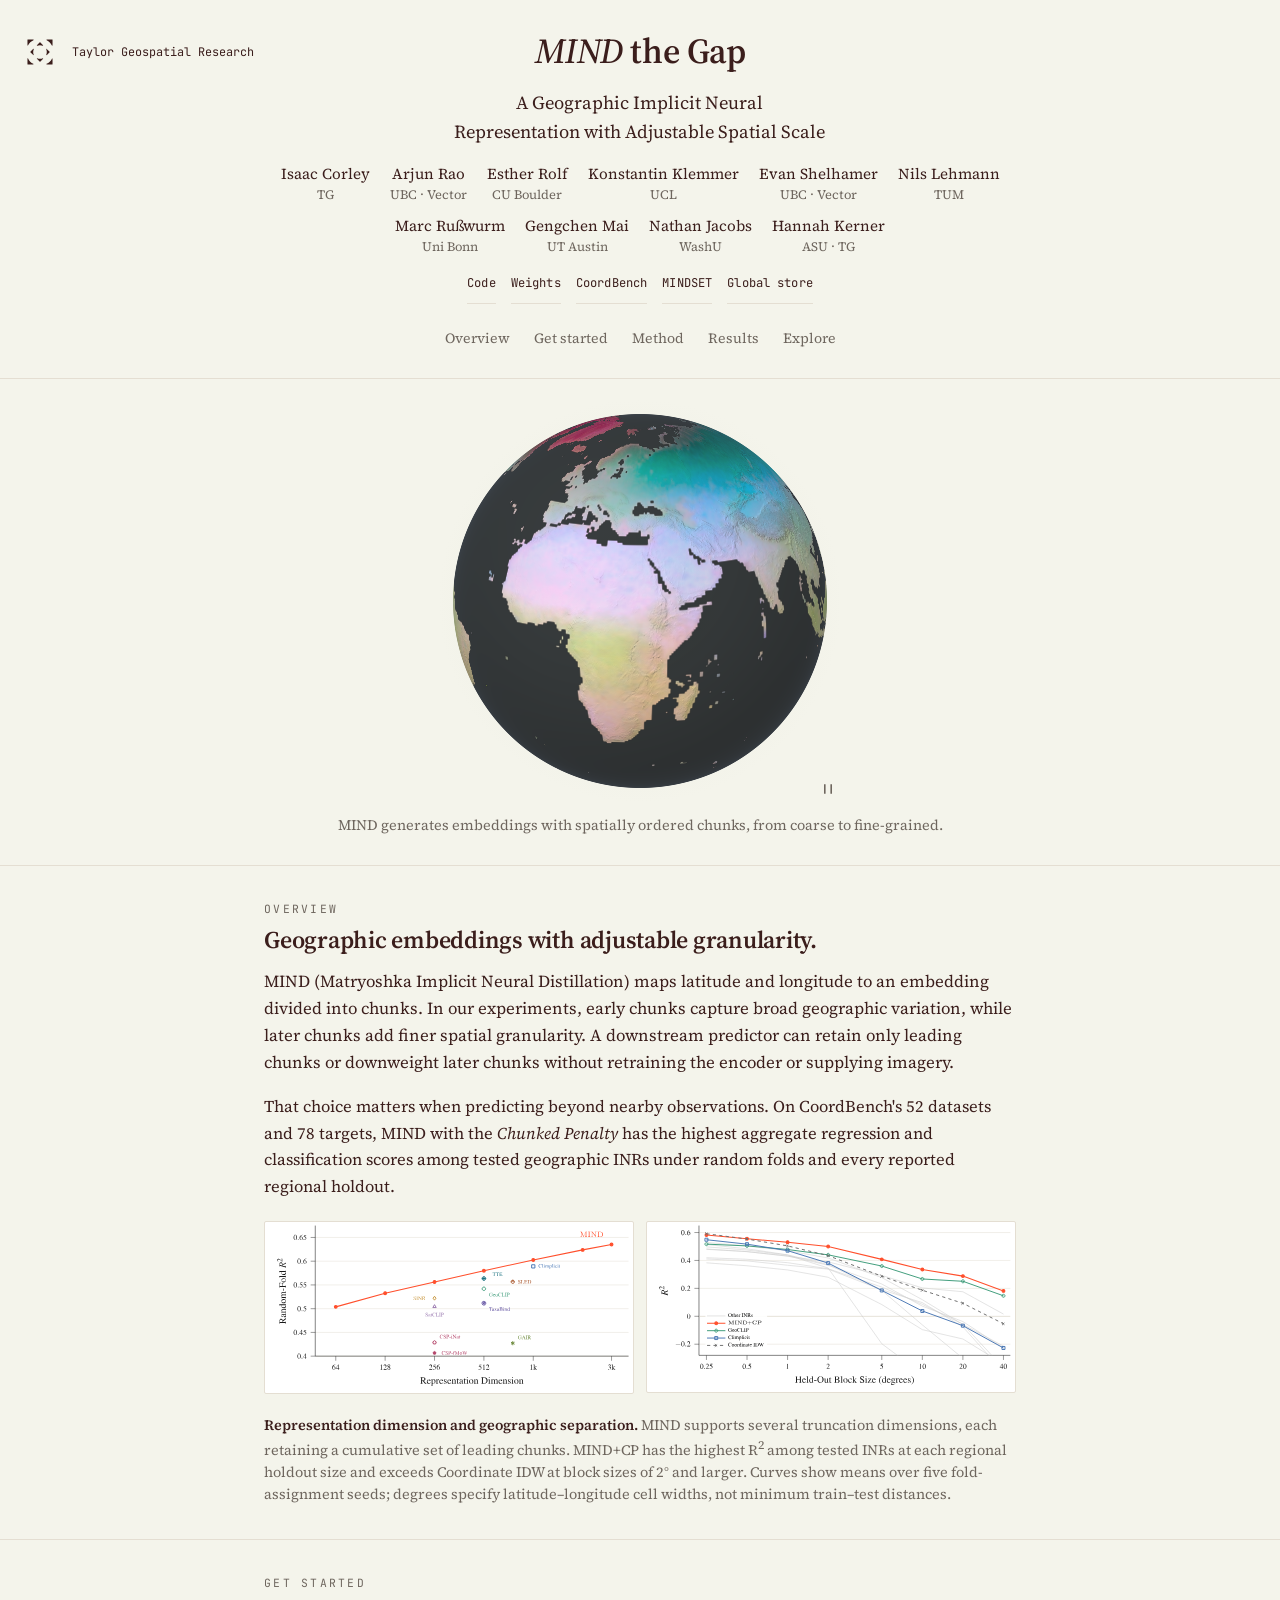
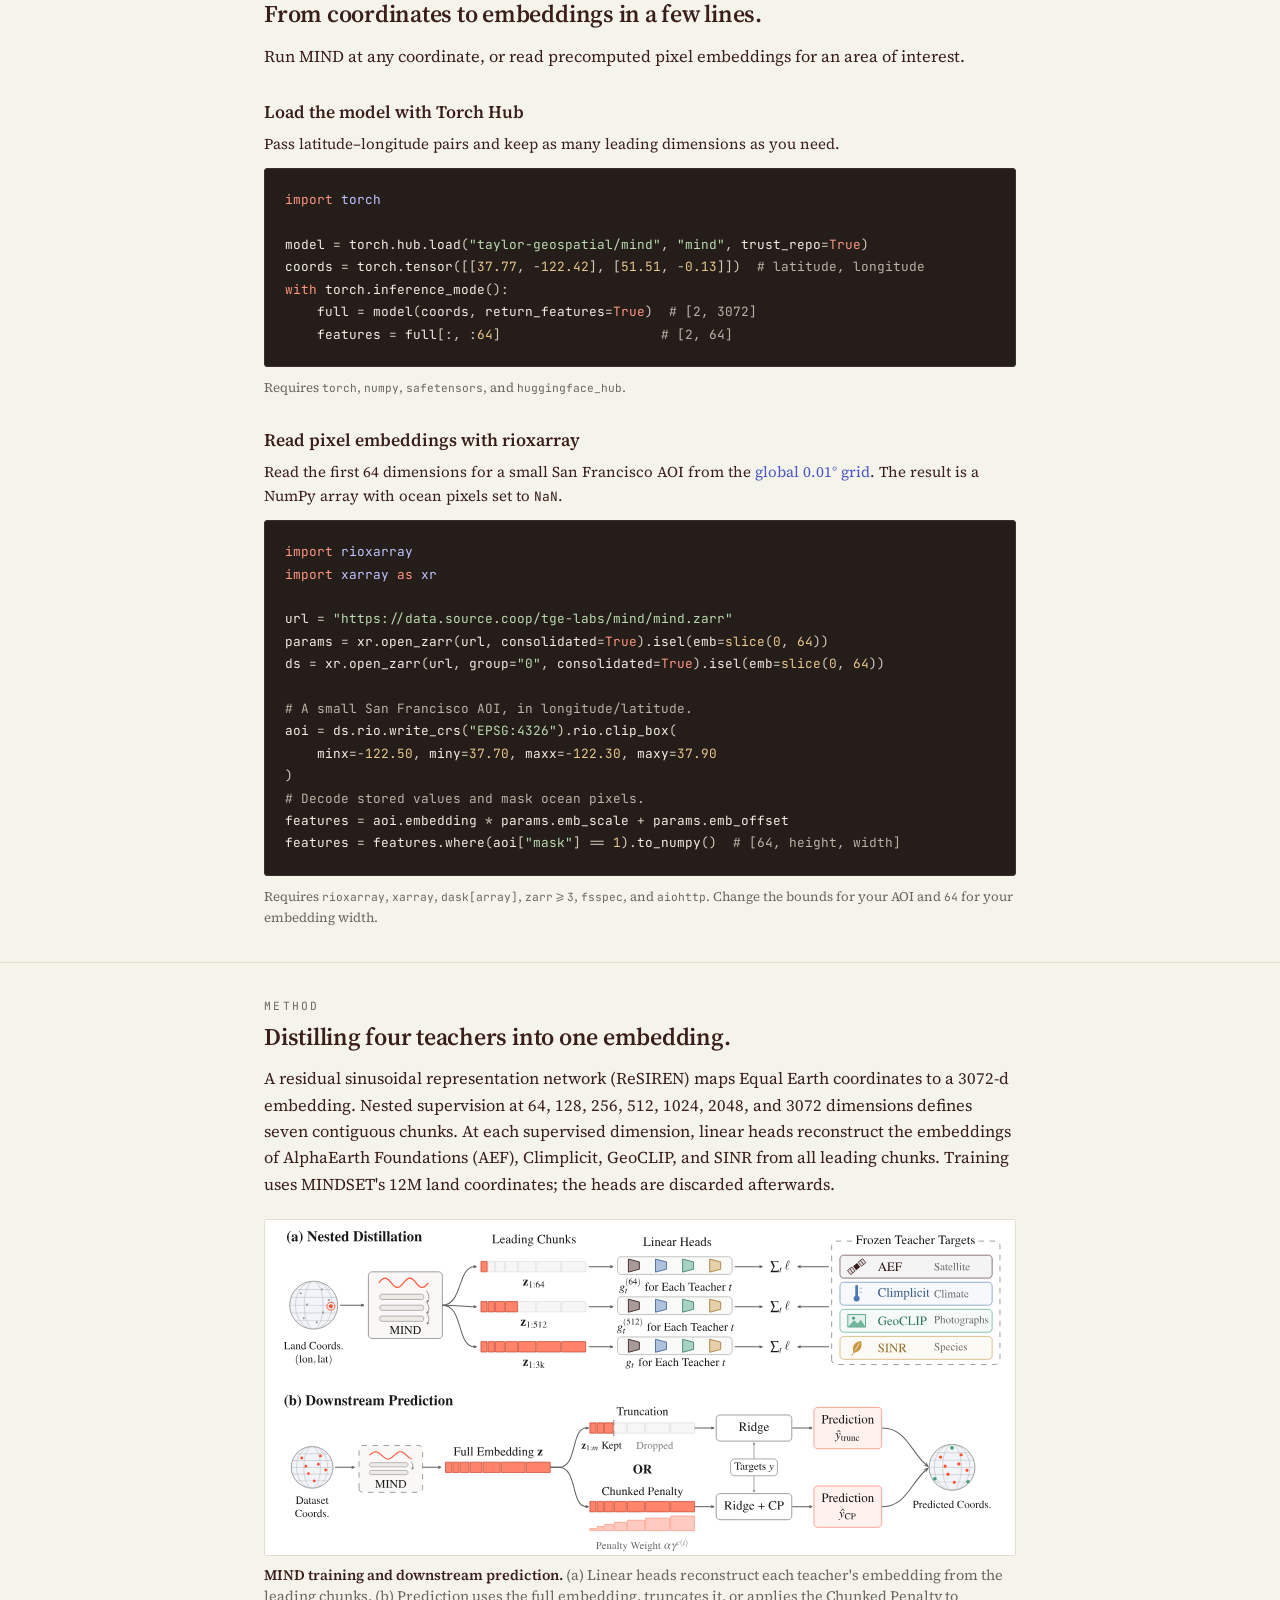
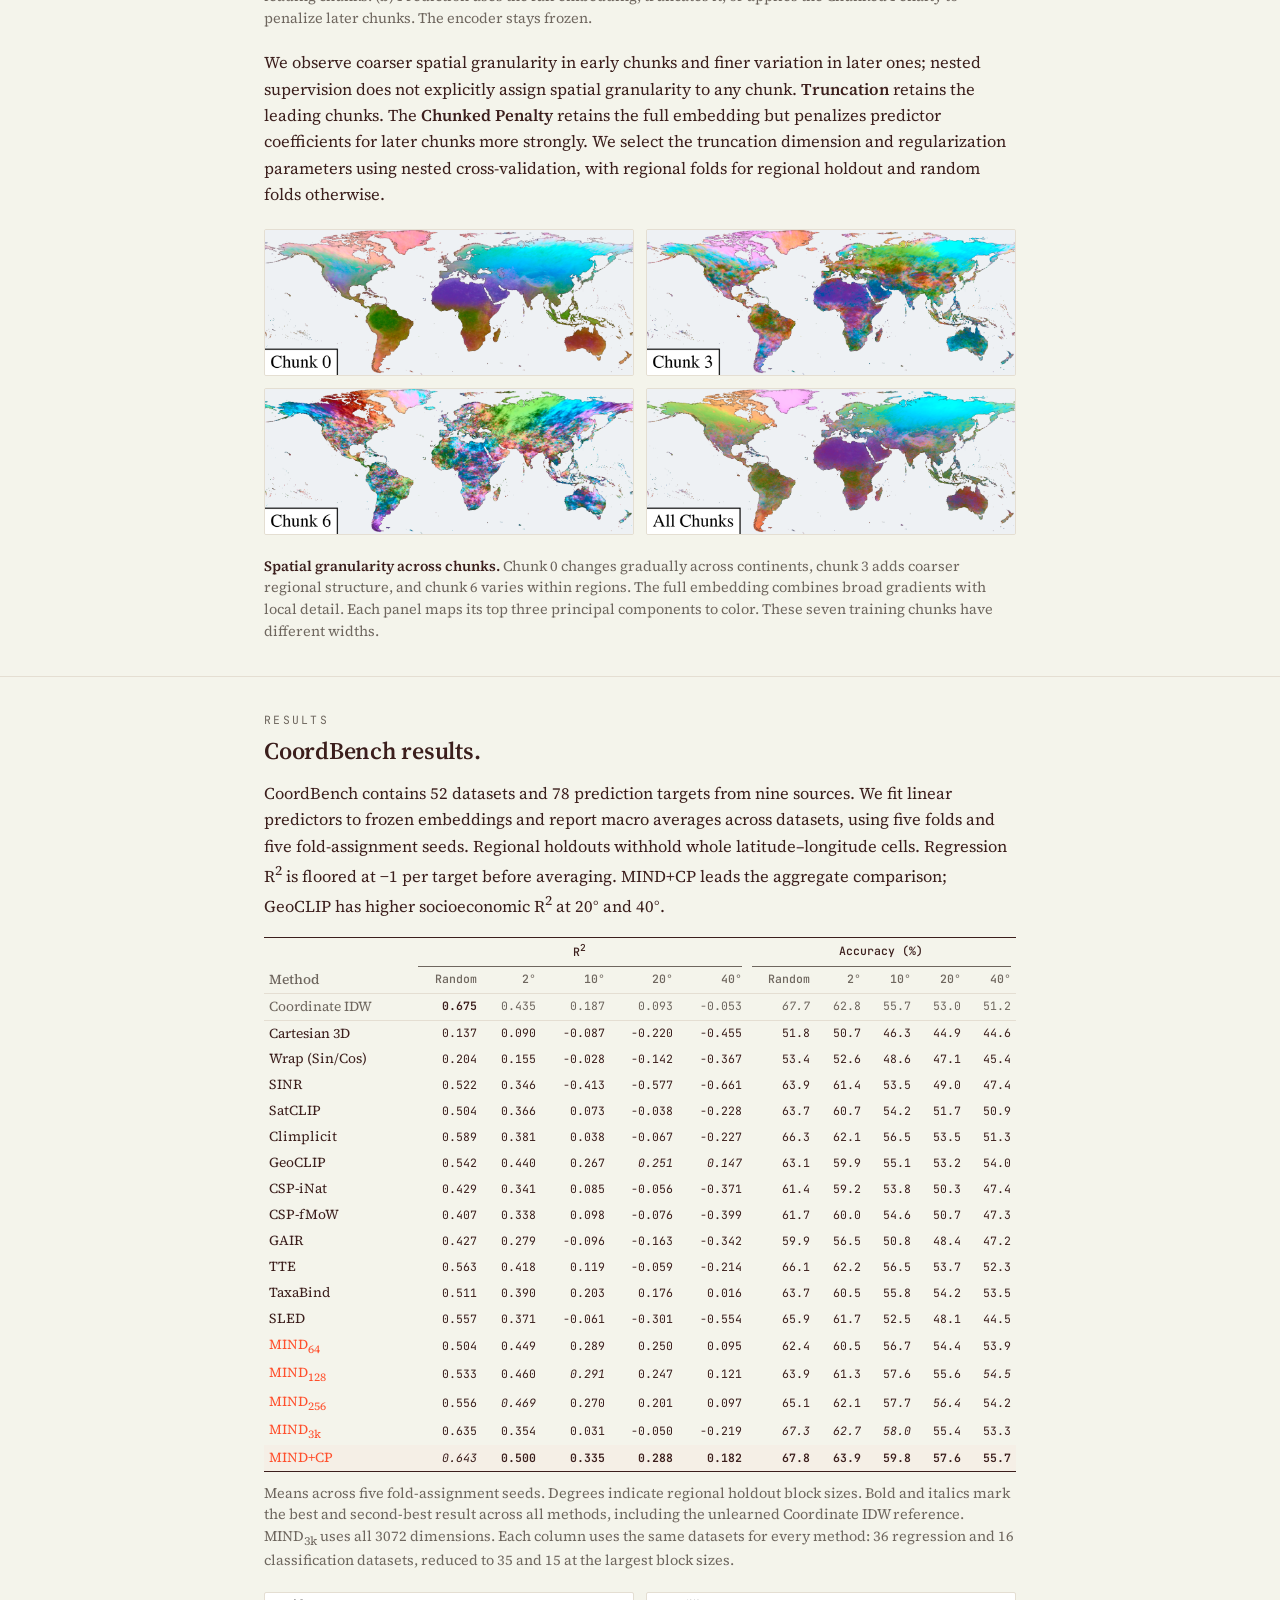
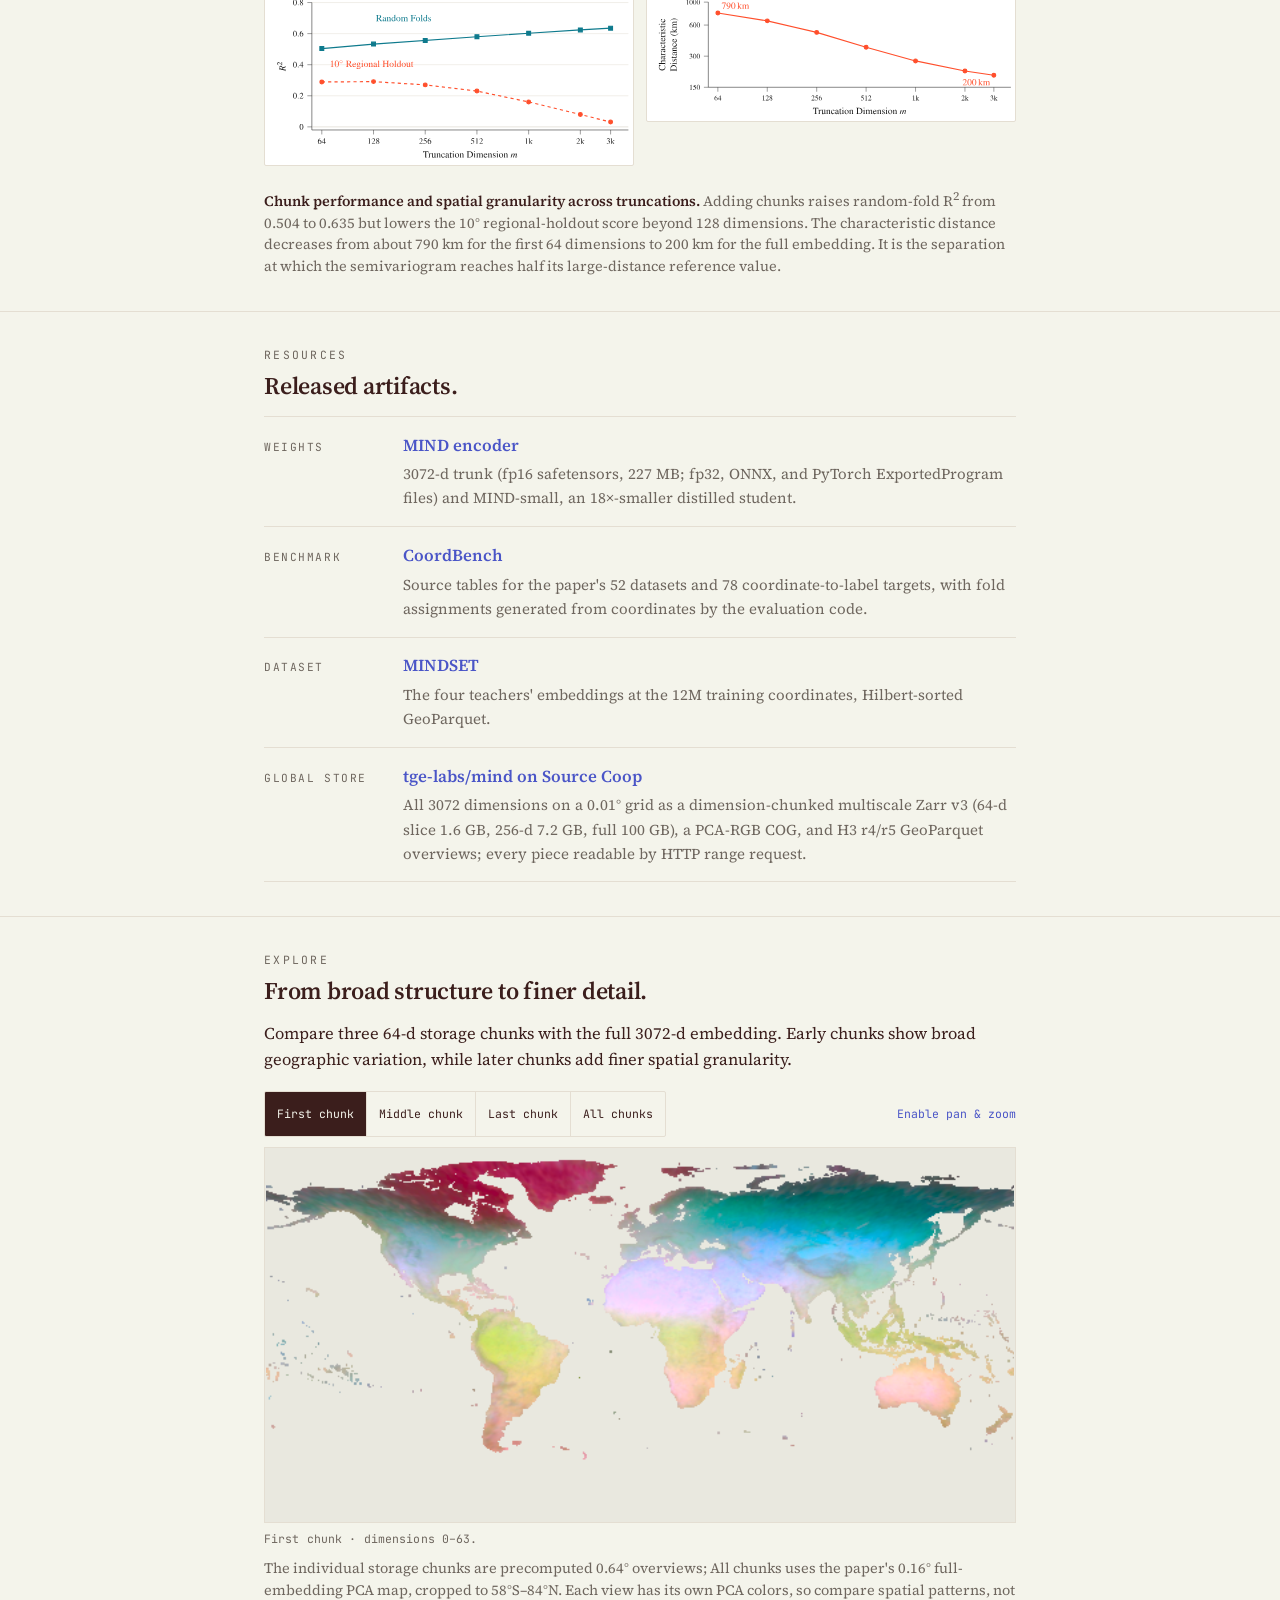
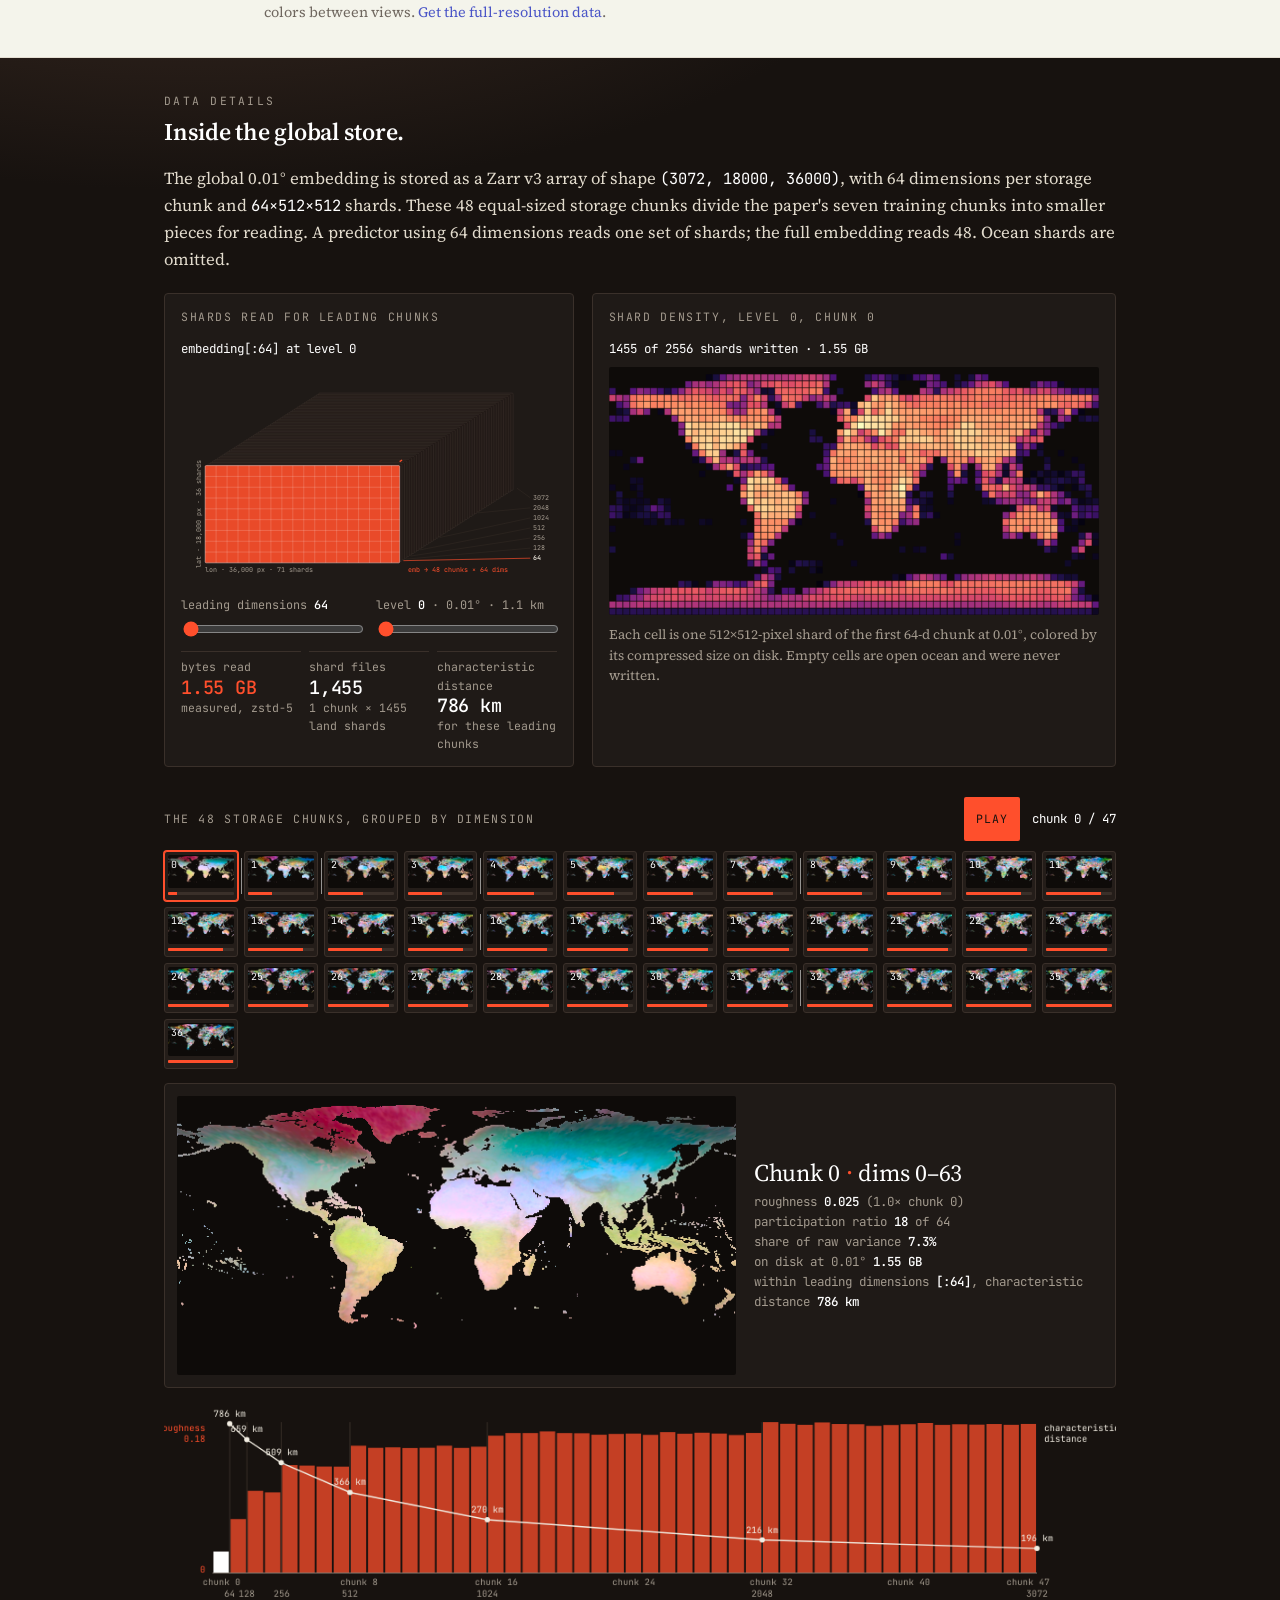
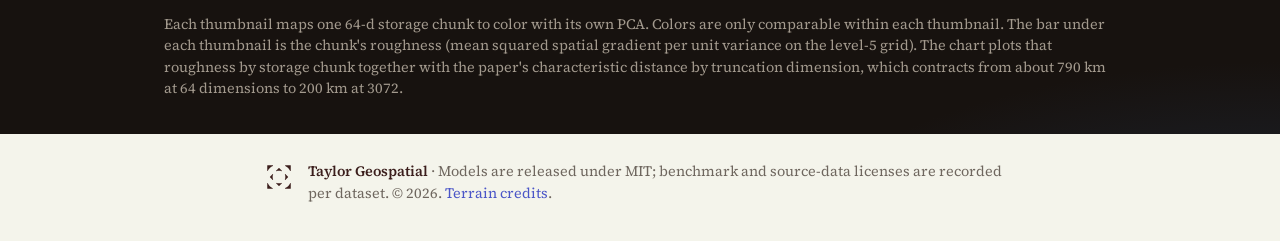
==== docs/index.html @ 786a3706 "init" ====
<!doctype html>
<html lang="en">
  <head>
    <meta charset="utf-8" />
    <meta name="viewport" content="width=device-width, initial-scale=1" />
    <title>MIND the Gap: A Geographic INR with Adjustable Spatial Scale | Taylor Geospatial</title>
    <meta
      name="description"
      content="MIND (Matryoshka Implicit Neural Distillation) is a geographic implicit neural representation that distills four Earth embeddings into one nested 3072-d embedding whose spatial granularity is adjusted when fitting a downstream predictor. CoordBench evaluates 52 datasets and 78 targets under random folds and held-out regions."
    />
    <meta property="og:title" content="MIND the Gap: A Geographic INR with Adjustable Spatial Scale" />
    <meta
      property="og:description"
      content="A coordinate-only neural field whose leading chunks capture broad geographic variation and whose later chunks add finer spatial granularity. Released as a dimension-chunked global 0.01° Zarr store."
    />
    <meta property="og:image" content="assets/fig-hero-storage.svg?v=8475d3d" />

    <link rel="preconnect" href="https://fonts.googleapis.com" />
    <link rel="preconnect" href="https://fonts.gstatic.com" crossorigin />
    <link
      href="https://fonts.googleapis.com/css2?family=Source+Serif+4:ital,opsz,wght@0,8..60,400..600;1,8..60,400..600&family=JetBrains+Mono:wght@400;500&display=swap"
      rel="stylesheet"
    />

    <link rel="stylesheet" href="style.css?v=20260921-3" />
    <link rel="stylesheet" href="globe.css?v=20260921-1" />
    <link rel="stylesheet" href="examples.css?v=20260921-1" />
  </head>
  <body>
    <a class="skip-link" href="#paper">Skip to overview</a>
    <!-- ===== header ===== -->
    <header class="hero">
      <div class="hero-heading">
        <a class="research-home" href="https://research.taylorgeospatial.org/" aria-label="Taylor Geospatial Research home">
          <svg class="mark" viewBox="60 60 96 96" aria-hidden="true"><use href="#tg-mark" /></svg>
          <span>Taylor Geospatial Research</span>
        </a>
        <h1><span class="it">MIND</span> the Gap</h1>
      </div>
      <div class="page">
        <p class="subtitle">
          A Geographic Implicit Neural Representation <span class="title-tail">with Adjustable Spatial Scale</span>
        </p>
        <ul class="authors" aria-label="Authors and affiliations">
          <li><a href="https://isaac.earth">Isaac Corley <span class="affil"><abbr title="Taylor Geospatial">TG</abbr></span></a></li>
          <li><a href="https://arjunashokrao.me/">Arjun Rao <span class="affil"><abbr title="University of British Columbia">UBC</abbr> &middot; <abbr title="Vector Institute">Vector</abbr></span></a></li>
          <li><a href="https://www.estherrolf.com/">Esther Rolf <span class="affil"><abbr title="University of Colorado Boulder">CU Boulder</abbr></span></a></li>
          <li><a href="https://konstantinklemmer.github.io/">Konstantin Klemmer <span class="affil"><abbr title="University College London">UCL</abbr></span></a></li>
          <li><a href="https://imaginarynumber.net/">Evan Shelhamer <span class="affil"><abbr title="University of British Columbia">UBC</abbr> &middot; <abbr title="Vector Institute">Vector</abbr></span></a></li>
          <li><a href="https://nilsleh.github.io/">Nils Lehmann <span class="affil"><abbr title="Technical University of Munich">TUM</abbr></span></a></li>
          <li><a href="https://marcrusswurm.com/">Marc Rußwurm <span class="affil"><abbr title="Rheinische Friedrich-Wilhelms-Universität Bonn">Uni Bonn</abbr></span></a></li>
          <li><a href="https://gengchenmai.github.io/">Gengchen Mai <span class="affil"><abbr title="University of Texas at Austin">UT Austin</abbr></span></a></li>
          <li><a href="https://jacobsn.github.io/">Nathan Jacobs <span class="affil"><abbr title="Washington University in St. Louis">WashU</abbr></span></a></li>
          <li><a href="https://hannah-rae.github.io/">Hannah Kerner <span class="affil"><abbr title="Arizona State University">ASU</abbr> &middot; <abbr title="Taylor Geospatial">TG</abbr></span></a></li>
        </ul>
        <nav class="links" aria-label="Project resources">
          <a href="https://github.com/taylor-geospatial/mind">Code</a>
          <a href="https://huggingface.co/taylor-geospatial/MIND">Weights</a>
          <a href="https://huggingface.co/datasets/taylor-geospatial/CoordBench">CoordBench</a>
          <a href="https://huggingface.co/datasets/taylor-geospatial/MINDSET">MINDSET</a>
          <a href="https://source.coop/tge-labs/mind">Global store</a>
        </nav>
        <nav class="section-nav" aria-label="On this page">
          <a href="#paper">Overview</a>
          <a href="#get-started">Get started</a>
          <a href="#method">Method</a>
          <a href="#results">Results</a>
          <a href="#map-section">Explore</a>
        </nav>
      </div>
    </header>

    <main>

    <section class="globe-section" aria-label="MIND embedding globe">
      <figure class="page globe-figure">
        <div class="globe-stage">
          <img id="globe-fallback" src="assets/chunks/chunk_00.png" width="562" height="281"
            alt="PCA colors of MIND storage chunk 0, showing broad geographic patterns." />
          <canvas id="chunk-globe" width="800" height="800" hidden role="img"
            aria-label="Globe showing PCA colors of MIND storage chunk 0." aria-describedby="globe-caption"></canvas>
          <button id="globe-play" type="button" hidden aria-label="Pause animation" title="Pause animation">
            <svg viewBox="0 0 20 20" width="16" height="16" aria-hidden="true">
              <path class="globe-pause-icon" d="M6 4v12M14 4v12" fill="none" stroke="currentColor" stroke-width="2" />
              <path class="globe-play-icon" d="M6 3l11 7-11 7z" fill="currentColor" />
            </svg>
          </button>
        </div>
        <figcaption id="globe-caption">MIND generates embeddings with spatially ordered chunks, from coarse to fine-grained.</figcaption>
        <p id="globe-status" role="status"></p>
      </figure>
    </section>

    <!-- ===== overview ===== -->
    <section id="paper">
      <div class="page">
        <p class="kick">Overview</p>
        <h2>Geographic embeddings with adjustable granularity.</h2>
        <p class="lead">
          MIND (Matryoshka Implicit Neural Distillation) maps latitude and longitude to an embedding
          divided into chunks. In our experiments, early chunks capture broad geographic variation,
          while later chunks add finer spatial granularity. A downstream predictor can retain only
          leading chunks or downweight later chunks without retraining the encoder or supplying imagery.
        </p>
        <p>
          That choice matters when predicting beyond nearby observations. On CoordBench's 52 datasets
          and 78 targets, MIND with the <i>Chunked Penalty</i> has the highest aggregate regression and classification scores among
          tested geographic INRs under random folds and every reported regional holdout.
        </p>

        <figure class="two-up">
          <img src="assets/fig-hero-storage.svg?v=8475d3d" width="338" height="158" decoding="async" alt="Random-fold R-squared against representation dimension for MIND and nine pretrained INRs." />
          <img src="assets/fig-hero-gap-ladder.svg?v=8475d3d" width="340" height="158" decoding="async" alt="R-squared as held-out blocks grow from 0.25 to 40 degrees for MIND+CP, GeoCLIP, Coordinate IDW, and other INRs." />
          <figcaption>
            <b>Representation dimension and geographic separation.</b> MIND supports several
            truncation dimensions, each retaining a cumulative set of leading chunks. MIND+CP has
            the highest R<sup>2</sup> among tested INRs at each regional holdout size and exceeds
            Coordinate IDW at block sizes of 2&deg; and larger. Curves show means over five
            fold-assignment seeds; degrees specify latitude&ndash;longitude cell widths, not minimum
            train&ndash;test distances.
          </figcaption>
        </figure>
      </div>
    </section>

    <!-- ===== get started ===== -->
    <section id="get-started">
      <div class="page">
        <p class="kick">Get started</p>
        <h2>From coordinates to embeddings in a few lines.</h2>
        <p>Run MIND at any coordinate, or read precomputed pixel embeddings for an area of interest.</p>
        <div class="code-example">
          <h3 id="torch-hub-heading">Load the model with Torch Hub</h3>
          <p>Pass latitude&ndash;longitude pairs and keep as many leading dimensions as you need.</p>
          <pre tabindex="0" aria-labelledby="torch-hub-heading"><code class="language-python" id="torch-hub-example"><span class="kn">import</span><span class="w"> </span><span class="nn">torch</span>

<span class="n">model</span> <span class="o">=</span> <span class="n">torch</span><span class="o">.</span><span class="n">hub</span><span class="o">.</span><span class="n">load</span><span class="p">(</span><span class="s2">"taylor-geospatial/mind"</span><span class="p">,</span> <span class="s2">"mind"</span><span class="p">,</span> <span class="n">trust_repo</span><span class="o">=</span><span class="kc">True</span><span class="p">)</span>
<span class="n">coords</span> <span class="o">=</span> <span class="n">torch</span><span class="o">.</span><span class="n">tensor</span><span class="p">([[</span><span class="mf">37.77</span><span class="p">,</span> <span class="o">-</span><span class="mf">122.42</span><span class="p">],</span> <span class="p">[</span><span class="mf">51.51</span><span class="p">,</span> <span class="o">-</span><span class="mf">0.13</span><span class="p">]])</span>  <span class="c1"># latitude, longitude</span>
<span class="k">with</span> <span class="n">torch</span><span class="o">.</span><span class="n">inference_mode</span><span class="p">():</span>
    <span class="n">full</span> <span class="o">=</span> <span class="n">model</span><span class="p">(</span><span class="n">coords</span><span class="p">,</span> <span class="n">return_features</span><span class="o">=</span><span class="kc">True</span><span class="p">)</span>  <span class="c1"># [2, 3072]</span>
    <span class="n">features</span> <span class="o">=</span> <span class="n">full</span><span class="p">[:,</span> <span class="p">:</span><span class="mi">64</span><span class="p">]</span>                    <span class="c1"># [2, 64]</span></code></pre>
          <p class="code-note">Requires <code>torch</code>, <code>numpy</code>, <code>safetensors</code>, and <code>huggingface_hub</code>.</p>
        </div>
        <div class="code-example">
          <h3 id="pixel-aoi-heading">Read pixel embeddings with rioxarray</h3>
          <p>Read the first 64 dimensions for a small San Francisco AOI from the <a href="https://source.coop/tge-labs/mind">global 0.01&deg; grid</a>. The result is a NumPy array with ocean pixels set to <code>NaN</code>.</p>
          <pre tabindex="0" aria-labelledby="pixel-aoi-heading"><code class="language-python" id="pixel-aoi-example"><span class="kn">import</span><span class="w"> </span><span class="nn">rioxarray</span>
<span class="kn">import</span><span class="w"> </span><span class="nn">xarray</span><span class="w"> </span><span class="k">as</span><span class="w"> </span><span class="nn">xr</span>

<span class="n">url</span> <span class="o">=</span> <span class="s2">"https://data.source.coop/tge-labs/mind/mind.zarr"</span>
<span class="n">params</span> <span class="o">=</span> <span class="n">xr</span><span class="o">.</span><span class="n">open_zarr</span><span class="p">(</span><span class="n">url</span><span class="p">,</span> <span class="n">consolidated</span><span class="o">=</span><span class="kc">True</span><span class="p">)</span><span class="o">.</span><span class="n">isel</span><span class="p">(</span><span class="n">emb</span><span class="o">=</span><span class="nb">slice</span><span class="p">(</span><span class="mi">0</span><span class="p">,</span> <span class="mi">64</span><span class="p">))</span>
<span class="n">ds</span> <span class="o">=</span> <span class="n">xr</span><span class="o">.</span><span class="n">open_zarr</span><span class="p">(</span><span class="n">url</span><span class="p">,</span> <span class="n">group</span><span class="o">=</span><span class="s2">"0"</span><span class="p">,</span> <span class="n">consolidated</span><span class="o">=</span><span class="kc">True</span><span class="p">)</span><span class="o">.</span><span class="n">isel</span><span class="p">(</span><span class="n">emb</span><span class="o">=</span><span class="nb">slice</span><span class="p">(</span><span class="mi">0</span><span class="p">,</span> <span class="mi">64</span><span class="p">))</span>

<span class="c1"># A small San Francisco AOI, in longitude/latitude.</span>
<span class="n">aoi</span> <span class="o">=</span> <span class="n">ds</span><span class="o">.</span><span class="n">rio</span><span class="o">.</span><span class="n">write_crs</span><span class="p">(</span><span class="s2">"EPSG:4326"</span><span class="p">)</span><span class="o">.</span><span class="n">rio</span><span class="o">.</span><span class="n">clip_box</span><span class="p">(</span>
    <span class="n">minx</span><span class="o">=-</span><span class="mf">122.50</span><span class="p">,</span> <span class="n">miny</span><span class="o">=</span><span class="mf">37.70</span><span class="p">,</span> <span class="n">maxx</span><span class="o">=-</span><span class="mf">122.30</span><span class="p">,</span> <span class="n">maxy</span><span class="o">=</span><span class="mf">37.90</span>
<span class="p">)</span>
<span class="c1"># Decode stored values and mask ocean pixels.</span>
<span class="n">features</span> <span class="o">=</span> <span class="n">aoi</span><span class="o">.</span><span class="n">embedding</span> <span class="o">*</span> <span class="n">params</span><span class="o">.</span><span class="n">emb_scale</span> <span class="o">+</span> <span class="n">params</span><span class="o">.</span><span class="n">emb_offset</span>
<span class="n">features</span> <span class="o">=</span> <span class="n">features</span><span class="o">.</span><span class="n">where</span><span class="p">(</span><span class="n">aoi</span><span class="p">[</span><span class="s2">"mask"</span><span class="p">]</span> <span class="o">==</span> <span class="mi">1</span><span class="p">)</span><span class="o">.</span><span class="n">to_numpy</span><span class="p">()</span>  <span class="c1"># [64, height, width]</span></code></pre>
          <p class="code-note">Requires <code>rioxarray</code>, <code>xarray</code>, <code>dask[array]</code>, <code>zarr&gt;=3</code>, <code>fsspec</code>, and <code>aiohttp</code>. Change the bounds for your AOI and <code>64</code> for your embedding width.</p>
        </div>
      </div>
    </section>

    <!-- ===== method ===== -->
    <section id="method">
      <div class="page">
        <p class="kick">Method</p>
        <h2>Distilling four teachers into one embedding.</h2>
        <p>
          A residual sinusoidal representation network (ReSIREN) maps Equal Earth coordinates to a
          3072-d embedding. Nested supervision at 64, 128, 256, 512, 1024, 2048, and 3072 dimensions
          defines seven contiguous chunks. At each supervised dimension, linear heads reconstruct
          the embeddings of AlphaEarth Foundations (AEF), Climplicit, GeoCLIP, and SINR from all
          leading chunks. Training uses MINDSET's 12M land coordinates; the heads are discarded afterwards.
        </p>
        <figure>
          <img src="assets/fig-method.svg?v=20260920-white" width="407" height="182" decoding="async" loading="lazy" alt="MIND training and deployment overview diagram." />
          <figcaption>
            <b>MIND training and downstream prediction.</b> (a) Linear heads reconstruct each
            teacher's embedding from the leading chunks. (b) Prediction uses the full embedding,
            truncates it, or applies the Chunked Penalty to penalize later chunks. The encoder stays frozen.
          </figcaption>
        </figure>
        <p>
          We observe coarser spatial granularity in early chunks and finer variation in later ones;
          nested supervision does not explicitly assign spatial granularity to any chunk. <b>Truncation</b>
          retains the leading chunks. The <b>Chunked Penalty</b> retains the full embedding but
          penalizes predictor coefficients for later chunks more strongly. We select the truncation
          dimension and regularization parameters using nested cross-validation, with regional folds
          for regional holdout and random folds otherwise.
        </p>
        <figure class="four-up">
          <img src="assets/band-chunk-first.png?v=8475d3d" width="2250" height="887" decoding="async" loading="lazy" alt="PCA color of the first 64-d chunk on a global grid: smooth continental-scale structure." />
          <img src="assets/band-chunk-mid.png?v=8475d3d" width="2250" height="887" decoding="async" loading="lazy" alt="PCA color of the intermediate 256-d chunk (dimensions 256–511): coarser regional structure." />
          <img src="assets/band-chunk-last.png?v=8475d3d" width="2250" height="887" decoding="async" loading="lazy" alt="PCA color of the last 1024-d chunk (dimensions 2048–3071): variation within regions." />
          <img src="assets/band-full.png?v=8475d3d" width="2250" height="887" decoding="async" loading="lazy" alt="PCA color of the full 3072-d field." />
          <figcaption>
            <b>Spatial granularity across chunks.</b> Chunk 0 changes gradually across continents,
            chunk 3 adds coarser regional structure, and chunk 6 varies within regions. The full
            embedding combines broad gradients with local detail. Each panel maps its top three
            principal components to color. These seven training chunks have different widths.
          </figcaption>
        </figure>
      </div>
    </section>

    <!-- ===== results ===== -->
    <section id="results">
      <div class="page">
        <p class="kick">Results</p>
        <h2>CoordBench results.</h2>
        <p>
          CoordBench contains 52 datasets and 78 prediction targets from nine sources. We fit
          linear predictors to frozen embeddings and report macro averages across datasets, using
          five folds and five fold-assignment seeds. Regional holdouts withhold whole
          latitude&ndash;longitude cells. Regression R<sup>2</sup> is floored at &minus;1 per target
          before averaging. MIND+CP leads the aggregate comparison; GeoCLIP has higher socioeconomic
          R<sup>2</sup> at 20&deg; and 40&deg;.
        </p>
        <p class="table-hint">Scroll the table to compare all regional holdouts.</p>
        <div class="tablewrap" tabindex="0" role="region" aria-label="CoordBench scores, horizontally scrollable">
          <table class="res">
            <thead>
              <tr>
                <th></th>
                <th colspan="5" scope="colgroup">R<sup>2</sup></th>
                <th colspan="5" scope="colgroup">Accuracy (%)</th>
              </tr>
              <tr class="sub">
                <th>Method</th>
                <th>Random</th><th>2&deg;</th><th>10&deg;</th><th>20&deg;</th><th>40&deg;</th>
                <th>Random</th><th>2&deg;</th><th>10&deg;</th><th>20&deg;</th><th>40&deg;</th>
              </tr>
            </thead>
            <tbody>
              <tr class="ref"><td>Coordinate IDW</td><td><b>0.675</b></td><td>0.435</td><td>0.187</td><td>0.093</td><td>-0.053</td><td><i>67.7</i></td><td>62.8</td><td>55.7</td><td>53.0</td><td>51.2</td></tr>
              <tr><td>Cartesian 3D</td><td>0.137</td><td>0.090</td><td>-0.087</td><td>-0.220</td><td>-0.455</td><td>51.8</td><td>50.7</td><td>46.3</td><td>44.9</td><td>44.6</td></tr>
              <tr><td>Wrap (Sin/Cos)</td><td>0.204</td><td>0.155</td><td>-0.028</td><td>-0.142</td><td>-0.367</td><td>53.4</td><td>52.6</td><td>48.6</td><td>47.1</td><td>45.4</td></tr>
              <tr><td>SINR</td><td>0.522</td><td>0.346</td><td>-0.413</td><td>-0.577</td><td>-0.661</td><td>63.9</td><td>61.4</td><td>53.5</td><td>49.0</td><td>47.4</td></tr>
              <tr><td>SatCLIP</td><td>0.504</td><td>0.366</td><td>0.073</td><td>-0.038</td><td>-0.228</td><td>63.7</td><td>60.7</td><td>54.2</td><td>51.7</td><td>50.9</td></tr>
              <tr><td>Climplicit</td><td>0.589</td><td>0.381</td><td>0.038</td><td>-0.067</td><td>-0.227</td><td>66.3</td><td>62.1</td><td>56.5</td><td>53.5</td><td>51.3</td></tr>
              <tr><td>GeoCLIP</td><td>0.542</td><td>0.440</td><td>0.267</td><td><i>0.251</i></td><td><i>0.147</i></td><td>63.1</td><td>59.9</td><td>55.1</td><td>53.2</td><td>54.0</td></tr>
              <tr><td>CSP-iNat</td><td>0.429</td><td>0.341</td><td>0.085</td><td>-0.056</td><td>-0.371</td><td>61.4</td><td>59.2</td><td>53.8</td><td>50.3</td><td>47.4</td></tr>
              <tr><td>CSP-fMoW</td><td>0.407</td><td>0.338</td><td>0.098</td><td>-0.076</td><td>-0.399</td><td>61.7</td><td>60.0</td><td>54.6</td><td>50.7</td><td>47.3</td></tr>
              <tr><td>GAIR</td><td>0.427</td><td>0.279</td><td>-0.096</td><td>-0.163</td><td>-0.342</td><td>59.9</td><td>56.5</td><td>50.8</td><td>48.4</td><td>47.2</td></tr>
              <tr><td>TTE</td><td>0.563</td><td>0.418</td><td>0.119</td><td>-0.059</td><td>-0.214</td><td>66.1</td><td>62.2</td><td>56.5</td><td>53.7</td><td>52.3</td></tr>
              <tr><td>TaxaBind</td><td>0.511</td><td>0.390</td><td>0.203</td><td>0.176</td><td>0.016</td><td>63.7</td><td>60.5</td><td>55.8</td><td>54.2</td><td>53.5</td></tr>
              <tr><td>SLED</td><td>0.557</td><td>0.371</td><td>-0.061</td><td>-0.301</td><td>-0.554</td><td>65.9</td><td>61.7</td><td>52.5</td><td>48.1</td><td>44.5</td></tr>
              <tr class="ours"><td>MIND<sub>64</sub></td><td>0.504</td><td>0.449</td><td>0.289</td><td>0.250</td><td>0.095</td><td>62.4</td><td>60.5</td><td>56.7</td><td>54.4</td><td>53.9</td></tr>
              <tr class="ours"><td>MIND<sub>128</sub></td><td>0.533</td><td>0.460</td><td><i>0.291</i></td><td>0.247</td><td>0.121</td><td>63.9</td><td>61.3</td><td>57.6</td><td>55.6</td><td><i>54.5</i></td></tr>
              <tr class="ours"><td>MIND<sub>256</sub></td><td>0.556</td><td><i>0.469</i></td><td>0.270</td><td>0.201</td><td>0.097</td><td>65.1</td><td>62.1</td><td>57.7</td><td><i>56.4</i></td><td>54.2</td></tr>
              <tr class="ours"><td>MIND<sub>3k</sub></td><td>0.635</td><td>0.354</td><td>0.031</td><td>-0.050</td><td>-0.219</td><td><i>67.3</i></td><td><i>62.7</i></td><td><i>58.0</i></td><td>55.4</td><td>53.3</td></tr>
              <tr class="ours best"><td>MIND+CP</td><td><i>0.643</i></td><td><b>0.500</b></td><td><b>0.335</b></td><td><b>0.288</b></td><td><b>0.182</b></td><td><b>67.8</b></td><td><b>63.9</b></td><td><b>59.8</b></td><td><b>57.6</b></td><td><b>55.7</b></td></tr>
            </tbody>
          </table>
        </div>
        <p class="caption">
          Means across five fold-assignment seeds. Degrees indicate regional holdout block sizes.
          Bold and italics mark the best and second-best result across all methods, including the
          unlearned Coordinate IDW reference. MIND<sub>3k</sub> uses all 3072 dimensions.
          Each column uses the same datasets for every method: 36 regression and 16 classification
          datasets, reduced to 35 and 15 at the largest block sizes.
        </p>

        <figure class="two-up">
          <img src="assets/fig-width-curves.svg?v=8475d3d" width="346" height="162" decoding="async" loading="lazy" alt="R-squared against representation dimension under random folds and with 10-degree regions held out." />
          <img src="assets/fig-halfsill.svg?v=8475d3d" width="350" height="122" decoding="async" loading="lazy" alt="Characteristic distance against representation dimension for MIND." />
          <figcaption>
            <b>Chunk performance and spatial granularity across truncations.</b> Adding chunks
            raises random-fold R<sup>2</sup> from 0.504 to 0.635 but lowers the 10&deg; regional-holdout
            score beyond 128 dimensions. The characteristic distance decreases from about 790&nbsp;km
            for the first 64 dimensions to 200&nbsp;km for the full embedding. It is the separation
            at which the semivariogram reaches half its large-distance reference value.
          </figcaption>
        </figure>
      </div>
    </section>

    <!-- ===== resources ===== -->
    <section id="resources">
      <div class="page">
        <p class="kick">Resources</p>
        <h2>Released artifacts.</h2>
        <ul class="reslist">
          <li>
            <span class="rk">Weights</span>
            <span>
              <a class="rt" href="https://huggingface.co/taylor-geospatial/MIND">MIND encoder</a>
              <span class="rd">3072-d trunk (fp16 safetensors, 227&nbsp;MB; fp32, ONNX, and PyTorch ExportedProgram files) and MIND-small, an 18&times;-smaller distilled student.</span>
            </span>
          </li>
          <li>
            <span class="rk">Benchmark</span>
            <span>
              <a class="rt" href="https://huggingface.co/datasets/taylor-geospatial/CoordBench">CoordBench</a>
              <span class="rd">Source tables for the paper's 52 datasets and 78 coordinate-to-label targets, with fold assignments generated from coordinates by the evaluation code.</span>
            </span>
          </li>
          <li>
            <span class="rk">Dataset</span>
            <span>
              <a class="rt" href="https://huggingface.co/datasets/taylor-geospatial/MINDSET">MINDSET</a>
              <span class="rd">The four teachers' embeddings at the 12M training coordinates, Hilbert-sorted GeoParquet.</span>
            </span>
          </li>
          <li>
            <span class="rk">Global store</span>
            <span>
              <a class="rt" href="https://source.coop/tge-labs/mind">tge-labs/mind on Source Coop</a>
              <span class="rd">All 3072 dimensions on a 0.01&deg; grid as a dimension-chunked multiscale Zarr&nbsp;v3 (64-d slice 1.6&nbsp;GB, 256-d 7.2&nbsp;GB, full 100&nbsp;GB), a PCA-RGB COG, and H3 r4/r5 GeoParquet overviews; every piece readable by HTTP range request.</span>
            </span>
          </li>
        </ul>

      </div>
    </section>

    <!-- ===== embedding explorer ===== -->
    <section id="map-section">
      <div class="page">
        <p class="kick">Explore</p>
        <h2>From broad structure to finer detail.</h2>
        <p>
          Compare three 64-d storage chunks with the full 3072-d embedding. Early chunks show
          broad geographic variation, while later chunks add finer spatial granularity.
        </p>
        <div id="map-controls" class="map-controls" hidden>
          <div class="seg" role="group" aria-label="Embedding chunks">
            <button type="button" data-view="0" aria-pressed="true">First chunk</button>
            <button type="button" data-view="1" aria-pressed="false">Middle chunk</button>
            <button type="button" data-view="2" aria-pressed="false">Last chunk</button>
            <button type="button" data-view="3" aria-pressed="false">All chunks</button>
          </div>
          <button type="button" id="map-activate">Enable pan &amp; zoom</button>
        </div>
        <div class="map-frame">
          <img id="map-preview" src="assets/chunks/chunk_00.png" width="562" height="281"
            loading="lazy" decoding="async" alt="First 64-d storage chunk: broad geographic structure in PCA false color." />
          <div id="map" role="region" aria-label="Embedding map; use arrow keys to pan and plus or minus to zoom" hidden></div>
        </div>
        <p id="map-status" class="map-status" role="status" aria-live="polite">First chunk &middot; dimensions 0&ndash;63.</p>
        <p class="caption">
          The individual storage chunks are precomputed 0.64&deg; overviews; All chunks uses the
          paper's 0.16&deg; full-embedding PCA map, cropped to 58&deg;S&ndash;84&deg;N.
          Each view has its own PCA colors, so compare spatial patterns, not colors between views.
          <a href="https://source.coop/tge-labs/mind">Get the full-resolution data</a>.
        </p>
      </div>
    </section>

    <!-- ===== inside the store ===== -->
    <section id="store" class="dark">
      <div class="wide">
        <p class="kick">Data details</p>
        <h2>Inside the global store.</h2>
        <div class="store-content">
            <p class="lead">
              The global 0.01&deg; embedding is stored as a Zarr&nbsp;v3 array of shape
              <span class="tnum">(3072, 18000, 36000)</span>, with 64 dimensions per storage chunk
              and <span class="tnum">64&times;512&times;512</span> shards. These 48 equal-sized
              storage chunks divide the paper's seven training chunks into smaller pieces for reading.
              A predictor using 64 dimensions reads one set of shards; the full embedding reads 48.
              Ocean shards are omitted.
            </p>

            <div class="store-grid">
              <div class="explorer" id="explorer">
                <div class="ex-head">
                  <span class="ex-title">Shards read for leading chunks</span>
                  <span class="ex-readout" id="ex-readout"></span>
                  <button type="button" id="store-retry" class="strip-play" hidden>Retry loading data</button>
                </div>
                <svg id="ex-svg" viewBox="0 0 560 330" aria-label="Diagram of the chunked embedding array"></svg>
                <div class="ex-controls">
                  <label class="ex-ctl">
                    <span class="ex-lab">leading dimensions <b id="ex-prefix-lab">64</b></span>
                    <input type="range" id="ex-prefix" min="0" max="6" step="1" value="0" />
                  </label>
                  <label class="ex-ctl">
                    <span class="ex-lab">level <b id="ex-level-lab">0</b> &middot; <span id="ex-res-lab">0.01&deg;</span></span>
                    <input type="range" id="ex-level" min="0" max="6" step="1" value="0" />
                  </label>
                </div>
                <div class="ex-stats" id="ex-stats"></div>
              </div>

              <div class="density" id="density">
                <div class="ex-head">
                  <span class="ex-title">Shard density, level 0, chunk 0</span>
                  <span class="ex-readout" id="dn-readout">hover a shard</span>
                </div>
                <canvas id="dn-canvas" width="710" height="360"></canvas>
                <p class="ex-note">
                  Each cell is one 512&times;512-pixel shard of the first 64-d chunk at 0.01&deg;, colored by
                  its compressed size on disk. Empty cells are open ocean and were never written.
                </p>
              </div>
            </div>

            <div class="strip-head">
              <span class="ex-title">The 48 storage chunks, grouped by dimension</span>
              <span class="strip-ctl">
                <button type="button" class="strip-play" id="strip-play">Play</button>
                <span class="ex-readout" id="strip-readout"></span>
              </span>
            </div>
            <div class="strip" id="strip"></div>
            <div class="strip-focus" id="strip-focus">
              <img id="strip-img" alt="Selected chunk rendered as PCA(3) color" />
              <div class="strip-meta" id="strip-meta"></div>
            </div>
            <canvas id="scale-chart" class="scale-chart" width="1060" height="220"></canvas>
            <p class="caption on-dark">
              Each thumbnail maps one 64-d storage chunk to color with its own PCA. Colors are only comparable
              within each thumbnail. The bar under each thumbnail is the
              chunk's roughness (mean squared spatial gradient per unit variance on the level-5 grid).
              The chart plots that roughness by storage chunk together with the paper's characteristic
              distance by truncation dimension, which contracts from about 790&nbsp;km at 64 dimensions to 200&nbsp;km at 3072.
            </p>
        </div>
      </div>
    </section>

    </main>

    <!-- ===== footer ===== -->
    <footer>
      <div class="page foot">
        <svg viewBox="60 60 96 96" aria-hidden="true"><use href="#tg-mark" /></svg>
        <div class="foot-meta">
          <span class="nm">Taylor Geospatial</span> &middot; Models are released under MIT;
          benchmark and source-data licenses are recorded per dataset. &copy; 2026.
          <a href="assets/terrain-attribution.txt">Terrain credits</a>.
        </div>
      </div>
    </footer>

    <svg width="0" height="0" style="position:absolute" aria-hidden="true">
      <defs>
        <g id="tg-mark" fill="currentColor">
          <path d="M87.9,98.6l-8.8,8.8c-.3.3-.3.8,0,1.1l8.8,8.8c.6.6,1.6,0,1.3-.8-2.1-5.5-2.1-11.6,0-17,.3-.8-.7-1.4-1.3-.8Z"/>
          <path d="M98.6,87.9l8.8-8.8c.3-.3.8-.3,1.1,0l8.8,8.8c.6.6,0,1.6-.8,1.3-5.5-2.1-11.6-2.1-17,0-.8.3-1.4-.7-.8-1.3Z"/>
          <path d="M128.1,117.4l8.8-8.8c.3-.3.3-.8,0-1.1l-8.8-8.8c-.6-.6-1.6,0-1.3.8,2.1,5.5,2.1,11.6,0,17-.3.8.7,1.4,1.3.8Z"/>
          <path d="M117.4,128.1l-8.8,8.8c-.3.3-.8.3-1.1,0l-8.8-8.8c-.6-.6,0-1.6.8-1.3,5.5,2.1,11.6,2.1,17,0,.8-.3,1.4.7.8,1.3Z"/>
          <path d="M145.6,88v-16.5c0-.5-.4-1-1-1h-16.1c-1,0-1.4,1.4-.4,1.9,7,3.2,12.6,8.9,15.6,16,.4,1,1.9.7,1.9-.4Z"/>
          <path d="M70.4,128v16.5c0,.5.4,1,1,1h16.1c1,0,1.4-1.4.4-1.9-7-3.2-12.6-8.9-15.6-16-.4-1-1.9-.7-1.9.4Z"/>
          <path d="M128.1,145.4h16.5c.5,0,1-.4,1-1v-16.1c0-1-1.4-1.4-1.9-.4-3.2,7-8.9,12.6-16,15.6-1,.4-.7,1.9.4,1.9Z"/>
          <path d="M87.9,70.6h-16.5c-.5,0-1,.4-1,1v16.1c0,1,1.4,1.4,1.9.4,3.2-7,8.9-12.6,16-15.6,1-.4.7-1.9-.4-1.9Z"/>
        </g>
      </defs>
    </svg>

    <script src="globe-renderer.js?v=20260921-3" defer></script>
    <script src="globe.js?v=20260921-3" defer></script>
    <script src="map.js?v=20260920-3" defer></script>
    <script src="map-color.js" defer></script>
    <script src="store.js?v=20260920-3" defer></script>
  </body>
</html>
---- docs/style.css ----
/* MIND landing page — scholarly project-page register.
   Serif body/headings (Source Serif 4), mono for kickers/links/code,
   hairline rules, one accent (periwinkle) used sparingly. The one deliberate
   exception is the "Inside the store" section, which flips to ink-on-ink so
   the chunk strip and shard heatmap carry their own color. */

:root {
  --ink: #3b1e1c;          /* TG dark brown */
  --paper: #f4f4eb;        /* ivory */
  --muted: #6e665e;
  --rule: #e4ded2;
  --accent: #4a55c7;       /* periwinkle, used sparingly */
  --ours: #ff4f2c;         /* MIND coral, matches the paper's plots */
  --warn: #9a5b2e;
  --dark: #17120f;
  --dark-2: #241d19;
  --dark-rule: #3a302a;
  --dark-muted: #a39a8e;
  --dark-text: #f2ede2;
  --maxw: 800px;
  --wide: 1000px;
  --serif: "Source Serif 4", Georgia, "Times New Roman", serif;
  --mono: "JetBrains Mono", ui-monospace, SFMono-Regular, Menlo, monospace;
}

* { box-sizing: border-box; }
html { -webkit-text-size-adjust: 100%; scroll-behavior: smooth; }
body {
  margin: 0;
  background: var(--paper);
  color: var(--ink);
  font-family: var(--serif);
  font-size: 16.5px;
  line-height: 1.6;
  font-weight: 400;
  text-rendering: optimizeLegibility;
  -webkit-font-smoothing: antialiased;
}
.page { max-width: var(--maxw); margin: 0 auto; padding: 0 24px; }
.wide { max-width: var(--wide); margin: 0 auto; padding: 0 24px; }

a { color: var(--accent); text-decoration: none; }
a:hover { text-decoration: underline; text-underline-offset: 2px; }
code { font-family: var(--mono); font-size: 0.86em; }

/* ---------- header ---------- */
.hero {
  padding: 30px 0 18px;
  text-align: center;
  border-bottom: 1px solid var(--rule);
}
.hero-heading {
  display: grid;
  grid-template-columns: minmax(0, 1fr) auto minmax(0, 1fr);
  align-items: center;
  gap: 24px;
  padding: 0 24px;
  margin-bottom: 14px;
}
.research-home {
  display: inline-flex;
  align-items: center;
  justify-self: start;
  gap: 16px;
  min-height: 44px;
  color: var(--ink);
  font-family: var(--mono);
  font-size: 0.74rem;
  white-space: nowrap;
}
.research-home:hover { color: var(--ink); text-decoration: none; }
.research-home:hover span { text-decoration: underline; text-underline-offset: 3px; }
.research-home .mark { width: 32px; height: 32px; display: block; flex: none; }
h1 {
  font-size: 2.2rem;
  line-height: 1.12;
  font-weight: 600;
  letter-spacing: -0.012em;
  margin: 0 auto 0.4em;
  max-width: 22em;
}
h1 .it { font-style: italic; font-weight: 500; }
.hero-heading h1 { grid-column: 2; justify-self: center; margin: 0; }
.subtitle {
  text-wrap: balance;
  font-size: 1.15rem;
  color: var(--ink);
  font-weight: 400;
  max-width: 32em;
  margin: 0 auto 0.8em;
}
.title-tail { white-space: nowrap; }
.authors {
  display: flex;
  flex-wrap: wrap;
  justify-content: center;
  gap: 8px 20px;
  list-style: none;
  font-size: 0.95rem;
  margin: 0 auto;
  padding: 0;
}
.authors a { display: block; min-height: 44px; color: var(--ink); white-space: nowrap; }
.affil { display: block; color: var(--muted); font-size: 0.8rem; line-height: 1.4; }
.affil abbr { text-decoration: none; }
.links {
  display: flex;
  flex-wrap: wrap;
  justify-content: center;
  gap: 0 1.25em;
  font-family: var(--mono);
  font-size: 0.76rem;
  letter-spacing: 0.01em;
  margin-top: 0.5em;
}
.links a {
  color: var(--ink);
  border-bottom: 1px solid var(--rule);
  padding: 10px 0;
}
.links a:hover { color: var(--accent); border-color: var(--accent); text-decoration: none; }

/* ---------- sections ---------- */
section { padding: 34px 0; scroll-margin-top: 16px; border-bottom: 1px solid var(--rule); }
section:last-of-type { border-bottom: 0; }
.kick {
  font-family: var(--mono);
  font-size: 0.71rem;
  letter-spacing: 0.2em;
  text-transform: uppercase;
  color: var(--muted);
  margin: 0 0 0.7em;
}
h2 {
  font-size: 1.5rem;
  font-weight: 600;
  line-height: 1.16;
  letter-spacing: -0.01em;
  margin: 0 0 0.65em;
}
p { margin: 0 0 1.05em; }
.lead { font-size: 1.05rem; line-height: 1.6; }
b, strong { font-weight: 600; }
.tnum { font-family: var(--mono); font-size: 0.92em; font-variant-numeric: tabular-nums; }

/* ---------- figures ---------- */
figure { margin: 1.25em 0 0; }
figure + p { margin-top: 1.25em; }
figure img {
  width: 100%;
  height: auto;
  display: block;
  border: 1px solid var(--rule);
  border-radius: 2px;
  background: #fff;
}
figure.two-up, figure.three-up, figure.four-up {
  display: grid;
  gap: 12px;
  align-items: start;
}
figure.two-up { grid-template-columns: 1fr 1fr; }
figure.three-up { grid-template-columns: 1fr 1fr 1fr; }
figure.four-up { grid-template-columns: 1fr 1fr; }
figure.two-up figcaption, figure.three-up figcaption, figure.four-up figcaption { grid-column: 1 / -1; }
figcaption {
  font-size: 0.9rem;
  line-height: 1.5;
  color: var(--muted);
  margin-top: 0.6em;
}
figcaption b { color: var(--ink); }

/* ---------- results table ---------- */
.tablewrap { max-width: 100%; overflow-x: auto; overscroll-behavior-x: contain; margin: 0.4em 0 0; border-top: 1px solid var(--ink); border-bottom: 1px solid var(--ink); }
table.res {
  border-collapse: collapse;
  width: 100%;
  font-family: var(--mono);
  font-size: 0.72rem;
  line-height: 1.45;
  font-variant-numeric: tabular-nums;
  white-space: nowrap;
}
table.res th, table.res td { padding: 3px 5px; text-align: right; }
table.res th:first-child, table.res td:first-child { text-align: left; font-family: var(--serif); font-size: 0.86rem; }
table.res thead th { font-weight: 500; color: var(--muted); border-bottom: 1px solid var(--rule); }
table.res thead tr:first-child th { color: var(--ink); border-bottom: 0; padding-bottom: 0; }
table.res thead tr:first-child th[scope="colgroup"] { position: relative; text-align: center; padding-bottom: 7px; }
table.res th[scope="colgroup"]::after { content: ""; position: absolute; bottom: 1px; left: 5px; right: 5px; border-bottom: 1px solid var(--muted); }
table.res thead tr.sub th { padding-top: 2px; }
table.res tbody tr.ref td { color: var(--muted); border-bottom: 1px solid var(--rule); }
table.res tbody tr.ours td:first-child { color: var(--ours); }
table.res tbody tr.best td { background: #f5efe6; }
table.res tbody tr.ours:first-of-type td { border-top: 1px solid var(--rule); }
table.res td b { font-weight: 600; color: var(--ink); }
table.res td i { font-style: italic; }

/* ---------- interactive map ---------- */
.map-frame {
  position: relative;
  width: 100%;
  border: 1px solid var(--rule);
  background: #e9e8df;
  aspect-ratio: 2 / 1;
  overflow: hidden;
}
#map-preview { width: 100%; height: 100%; object-fit: contain; display: block; }
#map { position: absolute; inset: 0; width: 100%; height: 100%; background: #e9e8df; }
.map-frame.is-interactive { min-height: 300px; }
.caption {
  font-size: 0.9rem;
  line-height: 1.5;
  color: var(--muted);
  margin: 0.7em 0 0;
}
.map-status {
  font-family: var(--mono);
  font-size: 0.72rem;
  letter-spacing: 0.01em;
  color: var(--muted);
  margin: 0.6em 0 0;
}
.map-status.is-ok { color: var(--accent); }
.map-status.is-warn { color: var(--warn); }

.map-controls {
  display: flex;
  flex-wrap: wrap;
  align-items: center;
  justify-content: space-between;
  gap: 8px 16px;
  margin: 16px 0 10px;
  font-family: var(--mono);
  font-size: 0.72rem;
}
.seg { display: inline-flex; border: 1px solid var(--rule); border-radius: 2px; overflow: hidden; }
.seg button, #map-activate {
  font: inherit;
  color: var(--ink);
  background: transparent;
  border: 0;
  padding: 10px 12px;
  min-height: 44px;
  cursor: pointer;
}
.seg button + button { border-left: 1px solid var(--rule); }
.seg button[aria-pressed="true"] { color: var(--paper); background: var(--ink); }
#map-activate { color: var(--accent); padding-inline: 0; }
#map-activate:disabled { color: var(--muted); cursor: wait; }
[hidden] { display: none !important; }

/* ---------- inside the store (dark section) ---------- */
section.dark {
  background:
    radial-gradient(1200px 500px at 15% -10%, #3a2a22 0%, transparent 60%),
    radial-gradient(900px 400px at 100% 110%, #1f2a3a 0%, transparent 60%),
    var(--dark);
  color: var(--dark-text);
  border-bottom: 0;
}
section.dark .kick { color: var(--dark-muted); }
section.dark h2 { color: #fff; }
section.dark .lead { color: #e2dbcd; }
section.dark .caption, section.dark .caption.on-dark { color: var(--dark-muted); }
section.dark .tnum { color: #fff; }

.store-grid {
  display: grid;
  grid-template-columns: 1fr 1.28fr;
  gap: 18px;
  margin-top: 1.2em;
}
.explorer, .density {
  background: rgba(255, 255, 255, 0.035);
  border: 1px solid var(--dark-rule);
  border-radius: 4px;
  padding: 14px 16px 12px;
  min-width: 0;
}
.ex-head { display: flex; justify-content: space-between; align-items: baseline; gap: 12px; flex-wrap: wrap; margin-bottom: 8px; }
.ex-title { font-family: var(--mono); font-size: 0.72rem; letter-spacing: 0.14em; text-transform: uppercase; color: var(--dark-muted); }
.ex-readout { font-family: var(--mono); font-size: 0.78rem; color: #fff; font-variant-numeric: tabular-nums; }
#ex-svg { width: 100%; height: auto; display: block; }
.ex-controls { display: grid; grid-template-columns: 1fr 1fr; gap: 14px; margin-top: 8px; }
.ex-ctl { display: flex; flex-direction: column; gap: 4px; font-family: var(--mono); font-size: 0.74rem; color: var(--dark-muted); }
.ex-ctl b { color: #fff; font-weight: 500; }
.ex-ctl input[type="range"] { width: 100%; accent-color: var(--ours); }
.ex-stats {
  display: grid;
  grid-template-columns: repeat(3, 1fr);
  gap: 8px;
  margin-top: 12px;
  font-family: var(--mono);
  font-size: 0.72rem;
  color: var(--dark-muted);
}
.ex-stats .st { border-top: 1px solid var(--dark-rule); padding-top: 6px; }
.ex-stats .st b { display: block; color: #fff; font-weight: 500; font-size: 1.15rem; line-height: 1.2; letter-spacing: -0.01em; font-variant-numeric: tabular-nums; }
.ex-stats .st b.ours { color: var(--ours); }
#dn-canvas { width: 100%; height: auto; display: block; border-radius: 2px; cursor: crosshair; }
.ex-note { font-size: 0.84rem; line-height: 1.5; color: var(--dark-muted); margin: 10px 0 0; }

.strip-head { display: flex; justify-content: space-between; align-items: baseline; gap: 12px; flex-wrap: wrap; margin: 30px 0 10px; }
.strip-ctl { display: inline-flex; align-items: baseline; gap: 12px; }
.strip-play {
  font-family: var(--mono);
  font-size: 0.72rem;
  letter-spacing: 0.08em;
  text-transform: uppercase;
  color: var(--dark);
  background: var(--ours);
  border: 0;
  border-radius: 2px;
  padding: 10px 12px;
  min-height: 44px;
  cursor: pointer;
}
.strip-play:hover { filter: brightness(1.08); }
.strip {
  display: grid;
  grid-template-columns: repeat(12, 1fr);
  gap: 6px;
}
.chip {
  font: inherit;
  text-align: left;
  min-width: 0;
  position: relative;
  border: 1px solid var(--dark-rule);
  border-radius: 3px;
  padding: 3px 3px 5px;
  background: var(--dark-2);
  cursor: pointer;
  opacity: 0;
  transform: translateY(10px);
  transition: opacity 0.5s ease, transform 0.5s ease, border-color 0.15s;
}
.chip.in { opacity: 1; transform: none; }
.chip:hover, .chip.sel { border-color: var(--ours); }
.chip.sel { box-shadow: 0 0 0 1px var(--ours); }
.chip img { width: 100%; display: block; aspect-ratio: 2 / 1; object-fit: cover; object-position: 50% 42%; border-radius: 2px; background: #0e0b09; }
.chip .n { position: absolute; top: 5px; left: 6px; font-family: var(--mono); font-size: 0.62rem; color: #fff; text-shadow: 0 0 3px #000; }
.chip .bar { height: 3px; margin-top: 4px; background: var(--dark-rule); border-radius: 1px; overflow: hidden; }
.chip .bar i { display: block; height: 100%; background: var(--ours); }
.chip.bound::before {
  content: "";
  position: absolute;
  left: -4px; top: 6px; bottom: 6px;
  width: 1px;
  background: #fff;
  opacity: 0.55;
}
.strip-focus {
  display: grid;
  grid-template-columns: 1.6fr 1fr;
  gap: 18px;
  align-items: center;
  margin-top: 14px;
  background: rgba(255, 255, 255, 0.035);
  border: 1px solid var(--dark-rule);
  border-radius: 4px;
  padding: 12px;
}
.strip-focus img { width: 100%; display: block; border-radius: 2px; background: #0e0b09; image-rendering: auto; }
.strip-meta { font-family: var(--mono); font-size: 0.78rem; color: var(--dark-muted); line-height: 1.6; }
.strip-meta b { color: #fff; font-weight: 500; }
.strip-meta .big { display: block; font-family: var(--serif); font-size: 1.5rem; color: #fff; letter-spacing: -0.01em; line-height: 1.15; margin-bottom: 6px; }
.strip-meta .ours { color: var(--ours); }
.scale-chart { width: 100%; height: auto; display: block; margin-top: 18px; }

/* ---------- resources list ---------- */
.reslist { list-style: none; margin: 0.5em 0 0; padding: 0; border-top: 1px solid var(--rule); }
.reslist li {
  display: grid;
  grid-template-columns: 7em 1fr;
  gap: 1.4em;
  padding: 0.95em 0;
  border-bottom: 1px solid var(--rule);
  align-items: baseline;
}
.reslist .rk {
  font-family: var(--mono);
  font-size: 0.7rem;
  letter-spacing: 0.14em;
  text-transform: uppercase;
  color: var(--muted);
}
.reslist .rt { font-weight: 600; font-size: 1.05rem; }
.reslist .rd { display: block; color: var(--muted); font-size: 0.94rem; margin-top: 0.2em; }

/* ---------- footer ---------- */
footer { padding: 26px 0 36px; color: var(--muted); font-size: 0.9rem; }
.foot { display: flex; align-items: flex-start; gap: 14px; }
.foot svg { width: 30px; height: 30px; flex: none; margin-top: 2px; color: var(--ink); }
.foot .nm { color: var(--ink); font-weight: 600; }
.foot-meta { line-height: 1.55; }

/* ---------- leaflet chrome toned to the page ---------- */
.leaflet-container { font-family: var(--serif); }
.leaflet-bar a { color: var(--ink); }
.leaflet-control-attribution { font-size: 10px; }

/* ---------- navigation ---------- */
:focus-visible { outline: 2px solid var(--accent); outline-offset: 4px; }
.skip-link { position: absolute; top: 8px; left: 16px; padding: 10px; background: var(--paper); z-index: 1000; transform: translateY(-150%); }
.skip-link:focus { transform: none; }
.section-nav { display: flex; justify-content: center; flex-wrap: wrap; gap: 0 24px; font-size: 0.88rem; margin-top: 12px; }
.section-nav a { display: inline-flex; align-items: center; min-height: 44px; color: var(--muted); }
.table-hint { display: none; font-size: 0.85rem; color: var(--muted); }
.store-content { margin-top: 20px; }

/* ---------- responsive ---------- */
@media (max-width: 840px) {
  .hero-heading { grid-template-columns: minmax(0, 1fr); gap: 18px; }
  .hero-heading h1 { grid-column: 1; }
}
@media (max-width: 900px) {
  .store-grid { grid-template-columns: minmax(0, 1fr); }
  .strip { grid-template-columns: repeat(8, minmax(0, 1fr)); }
  .strip-focus { grid-template-columns: minmax(0, 1fr); }
  .table-hint { display: block; }
}
@media (max-width: 640px) {
  body { font-size: 16px; }
  .page, .wide { padding-inline: 20px; }
  h1 { font-size: 1.9rem; }
  h2 { font-size: 1.35rem; line-height: 1.25; }
  .hero { padding: 20px 0 12px; }
  .hero-heading { padding-inline: 20px; }
  .subtitle { font-size: 1.05rem; line-height: 1.4; }
  .links { gap: 0 16px; }
  .section-nav { gap: 0 20px; margin-top: 6px; }
  section { padding: 26px 0; }
  .lead { font-size: 1rem; }
  .reslist li { grid-template-columns: minmax(0, 1fr); gap: 0.2em; padding-block: 12px; }
  figure.two-up, figure.three-up, figure.four-up { grid-template-columns: minmax(0, 1fr); }
  .map-controls { gap: 0; }
  .seg { width: 100%; display: grid; grid-template-columns: repeat(2, minmax(0, 1fr)); }
  .seg button { padding-inline: 8px; }
  .seg button:nth-child(3) { border-left: 0; }
  .seg button:nth-child(n+3) { border-top: 1px solid var(--rule); }
  .map-frame.is-interactive { min-height: 260px; }
  .strip { grid-template-columns: repeat(4, minmax(0, 1fr)); }
  .ex-controls { grid-template-columns: minmax(0, 1fr); }
  .ex-stats { grid-template-columns: minmax(0, 1fr); }
  .ex-stats .st b { font-size: 1rem; }
  .ex-readout, .tnum { overflow-wrap: anywhere; }
  .explorer, .density { padding: 12px; }
  .strip-meta .big { font-size: 1.15rem; }
  table.res th:first-child, table.res td:first-child { position: sticky; left: 0; z-index: 1; background: var(--paper); box-shadow: 1px 0 var(--rule); }
  table.res tbody tr.best td:first-child { background: #f5efe6; }
}
@media (prefers-reduced-motion: reduce) {
  html { scroll-behavior: auto; }
  .chip { transition: none; opacity: 1; transform: none; }
}
---- docs/globe.css ----
/* Animated PCA figure, using the project's existing type and TG palette. */
.globe-section { padding: 12px 0 28px; }
.globe-figure { margin: 0 auto; text-align: center; }
.globe-stage {
  position: relative;
  width: min(100%, 420px);
  margin: 0 auto;
  aspect-ratio: 1;
  display: grid;
  place-items: center;
  background: radial-gradient(ellipse at center, #dedfd080, transparent 68%);
}
#chunk-globe { width: 100%; height: 100%; display: block; cursor: grab; touch-action: pan-y; }
#chunk-globe:active { cursor: grabbing; }
#globe-fallback { width: 100%; height: auto; background: #241d19; border: 0; border-radius: 2px; }
#globe-play {
  position: absolute;
  right: 0;
  bottom: 0;
  display: grid;
  place-items: center;
  width: 44px;
  height: 44px;
  border: 0;
  border-radius: 50%;
  background: transparent;
  color: var(--muted);
  cursor: pointer;
}
#globe-play:hover { color: var(--ink); background: #3b1e1c08; }
#globe-play .globe-play-icon { display: none; }
#globe-play[aria-label="Play animation"] .globe-play-icon { display: block; }
#globe-play[aria-label="Play animation"] .globe-pause-icon { display: none; }
#globe-caption { margin-top: 4px; text-wrap: balance; }
#globe-status { margin: 8px 0 0; color: var(--muted); font-size: 0.8rem; }
#globe-status:empty { display: none; }
@media (max-width: 640px) {
  .globe-section { padding-top: 8px; }
  .globe-stage { max-width: 360px; }
}
---- docs/examples.css ----
/* Static Python highlighting keeps the examples readable without JavaScript. */
.code-example { margin-top: 28px; }
.code-example h3 { margin: 0 0 6px; font-size: 1.1rem; font-weight: 600; }
.code-example p { margin-bottom: 12px; font-size: 0.94rem; }
.code-example pre {
  max-width: 100%;
  overflow-x: auto;
  margin: 0;
  padding: 20px;
  border: 1px solid var(--dark-rule);
  border-radius: 3px;
  background: var(--dark-2);
  color: var(--dark-text);
  font-family: var(--mono);
  font-size: 0.8rem;
  line-height: 1.75;
  tab-size: 4;
}
.code-example pre code { font-size: inherit; }
.code-example .c1 { color: #bcb3a7; }
.code-example .k, .code-example .kn, .code-example .kc { color: #ff967f; }
.code-example .s2 { color: #badbaf; }
.code-example .nb, .code-example .mi, .code-example .mf { color: #e9c78b; }
.code-example .nn { color: #bec5ff; }
.code-example .o, .code-example .p { color: #d5cabc; }
.code-example .code-note { margin: 10px 0 0; color: var(--muted); font-size: 0.82rem; }
@media (max-width: 640px) {
  .code-example pre { padding: 16px; }
}
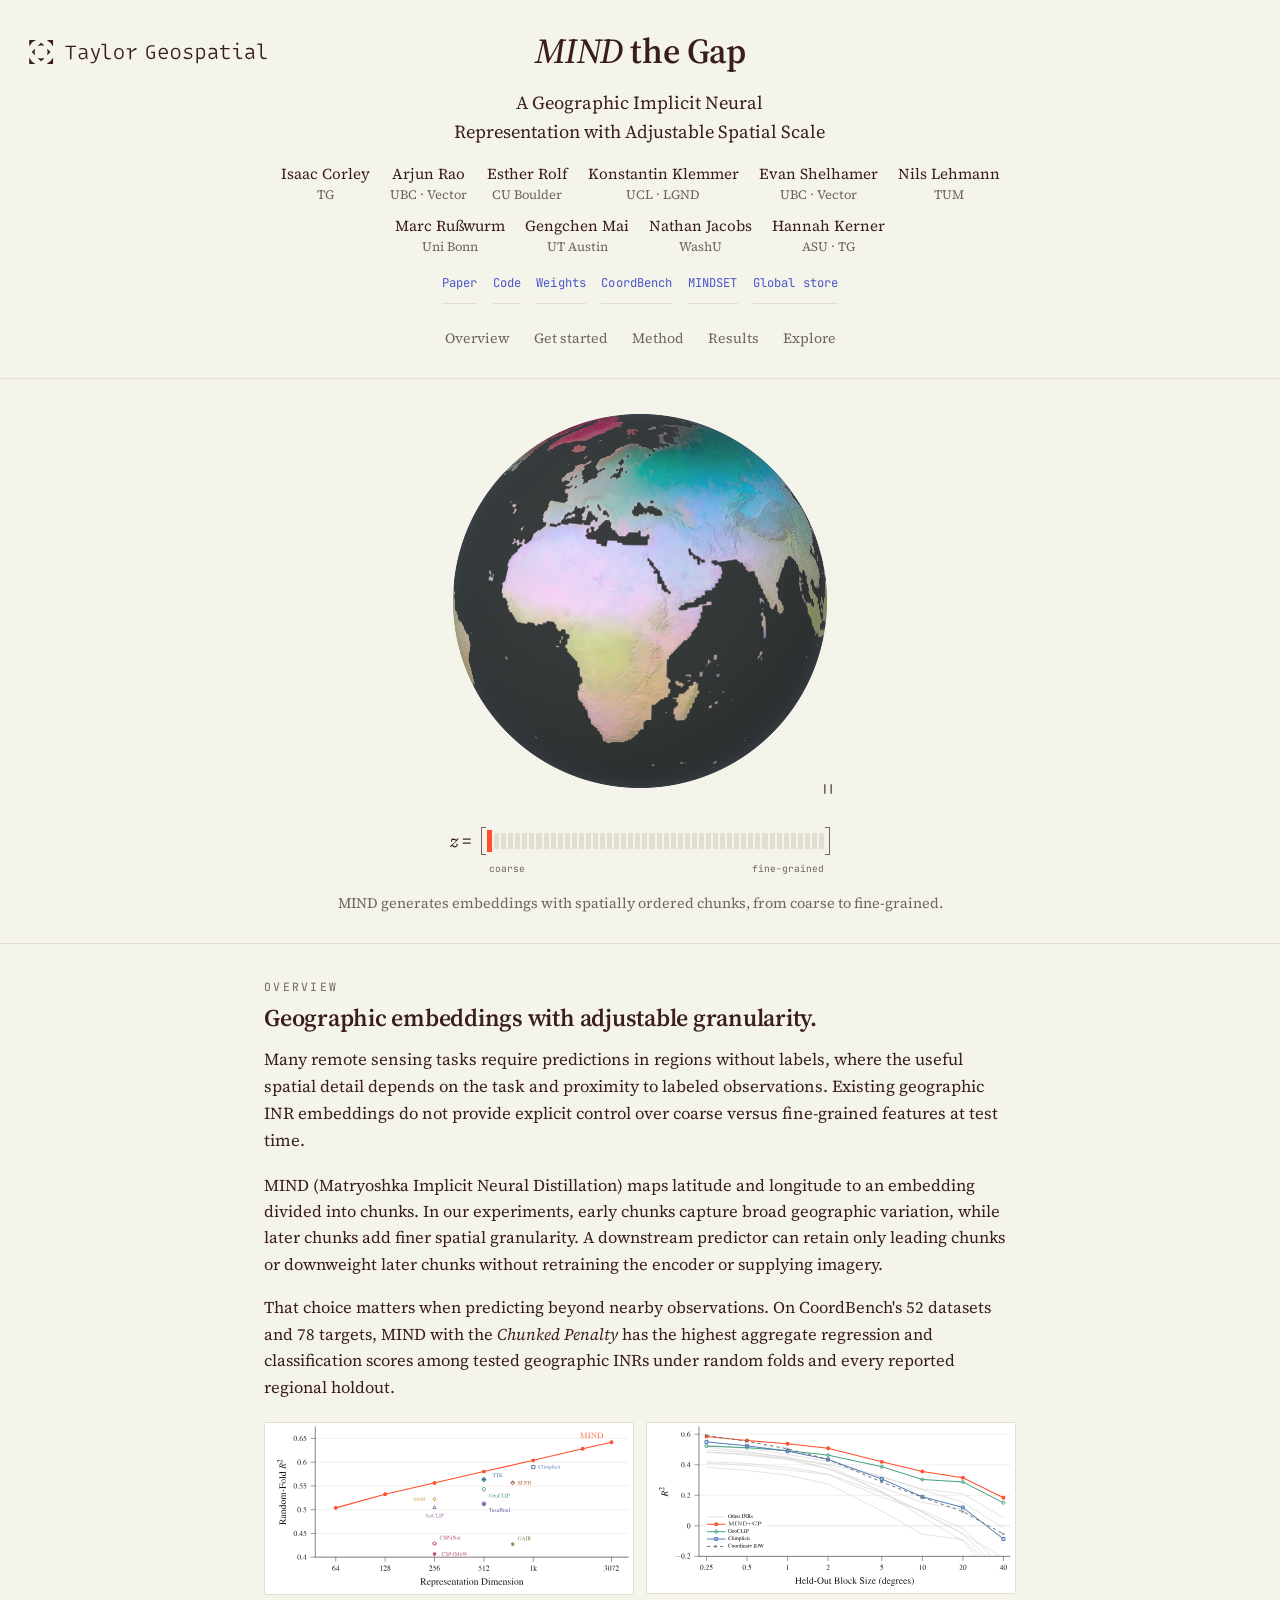
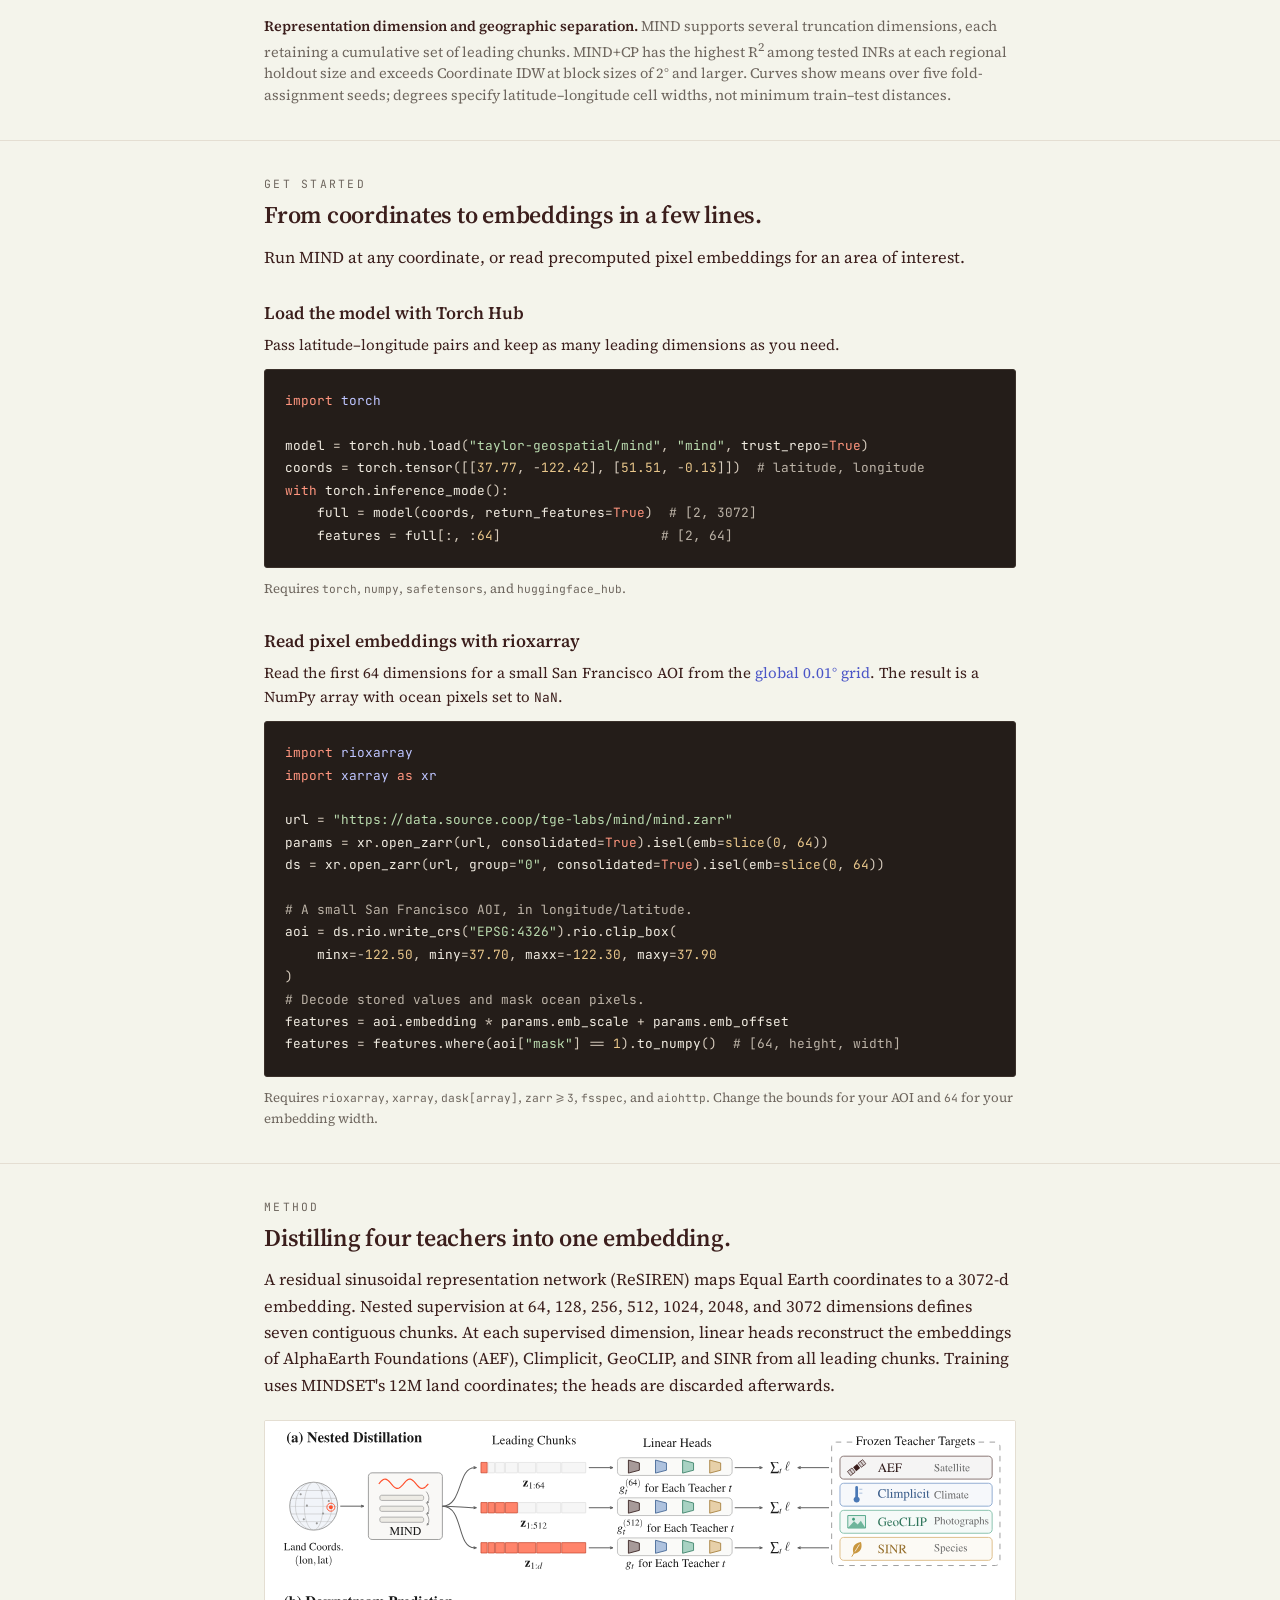
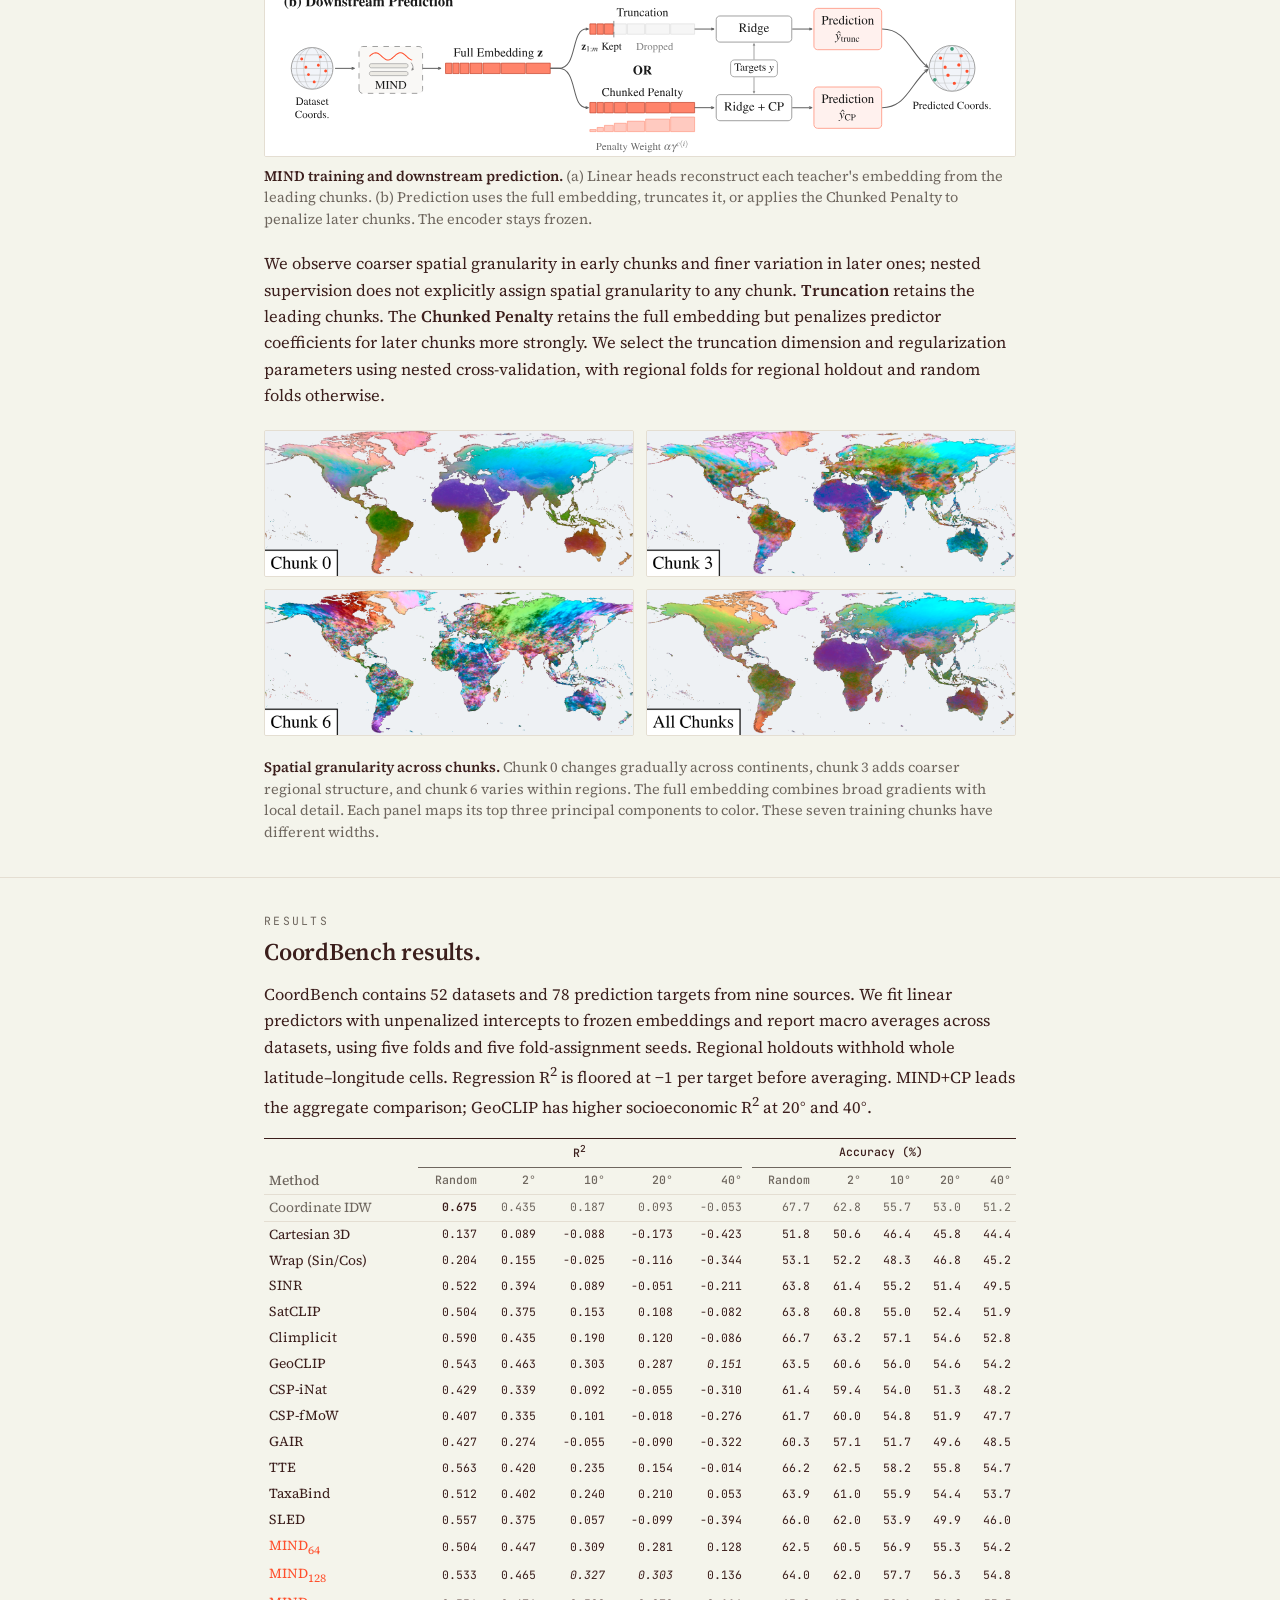
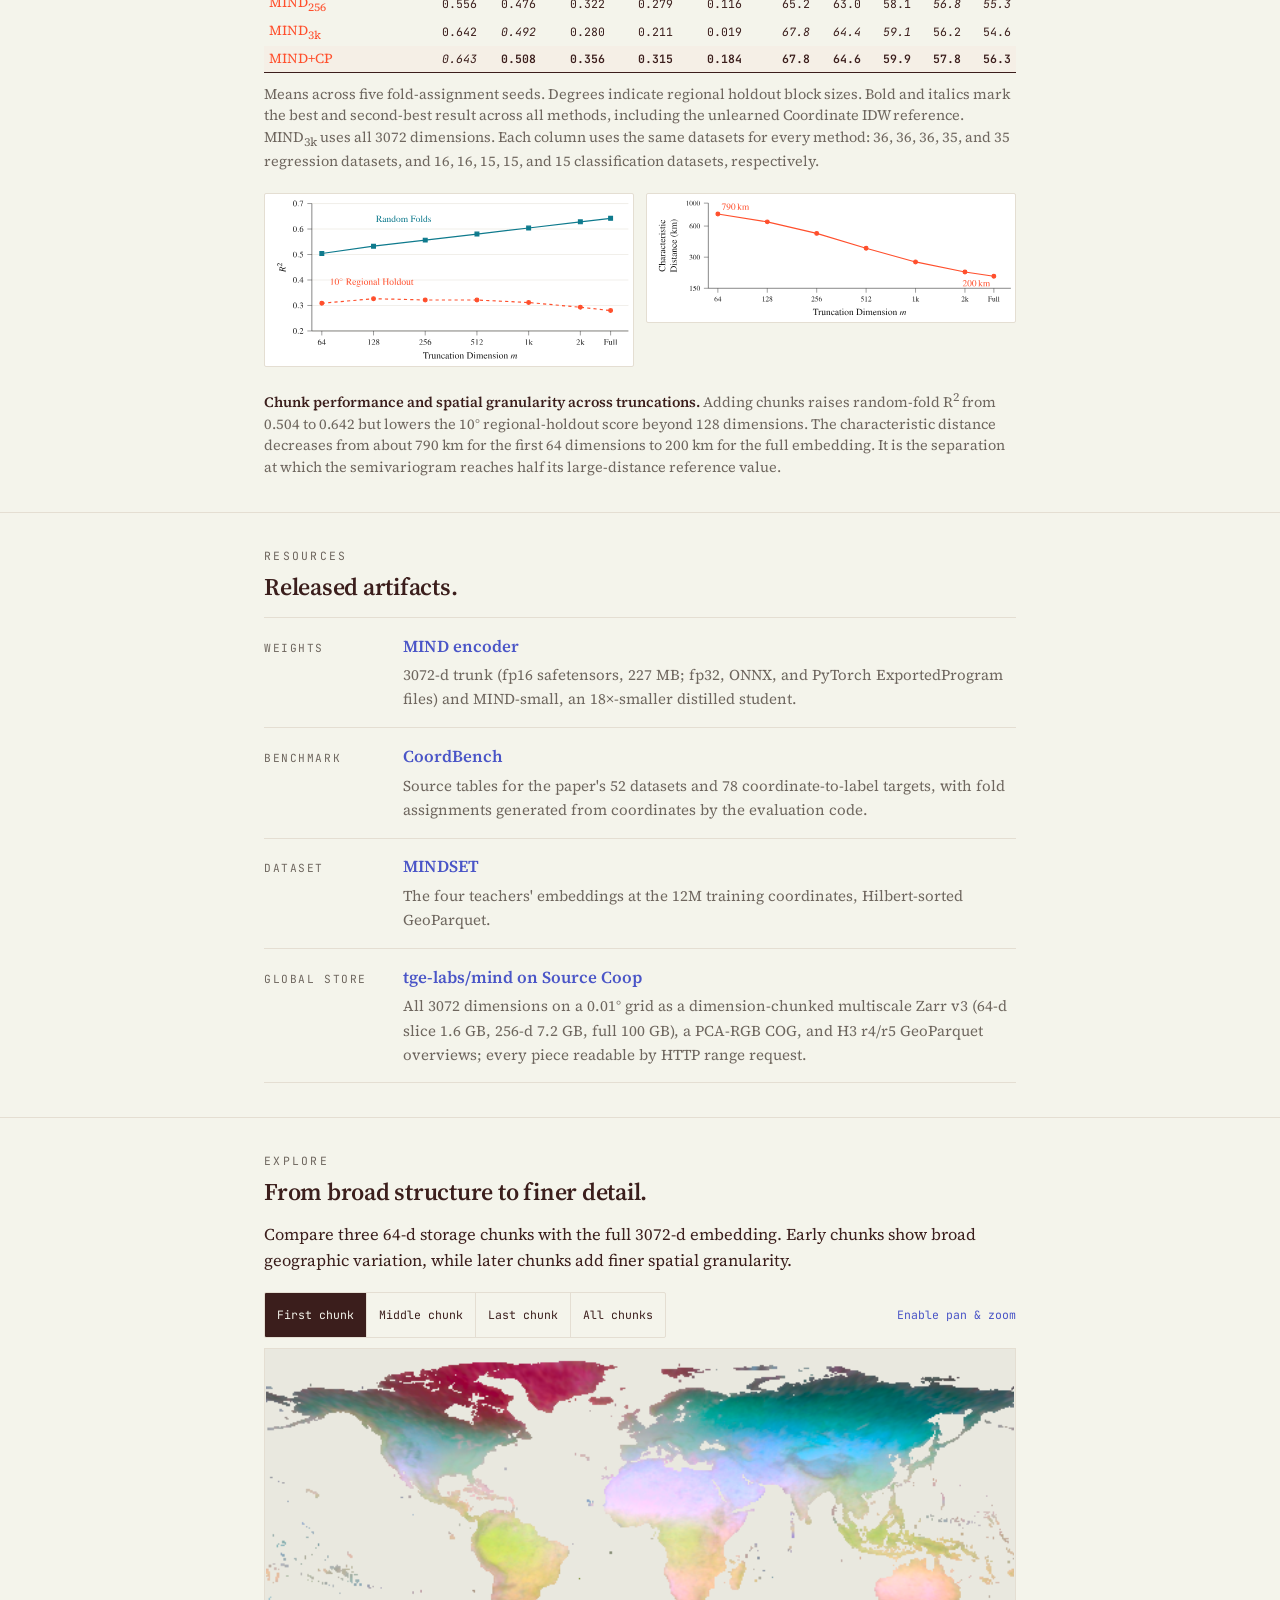
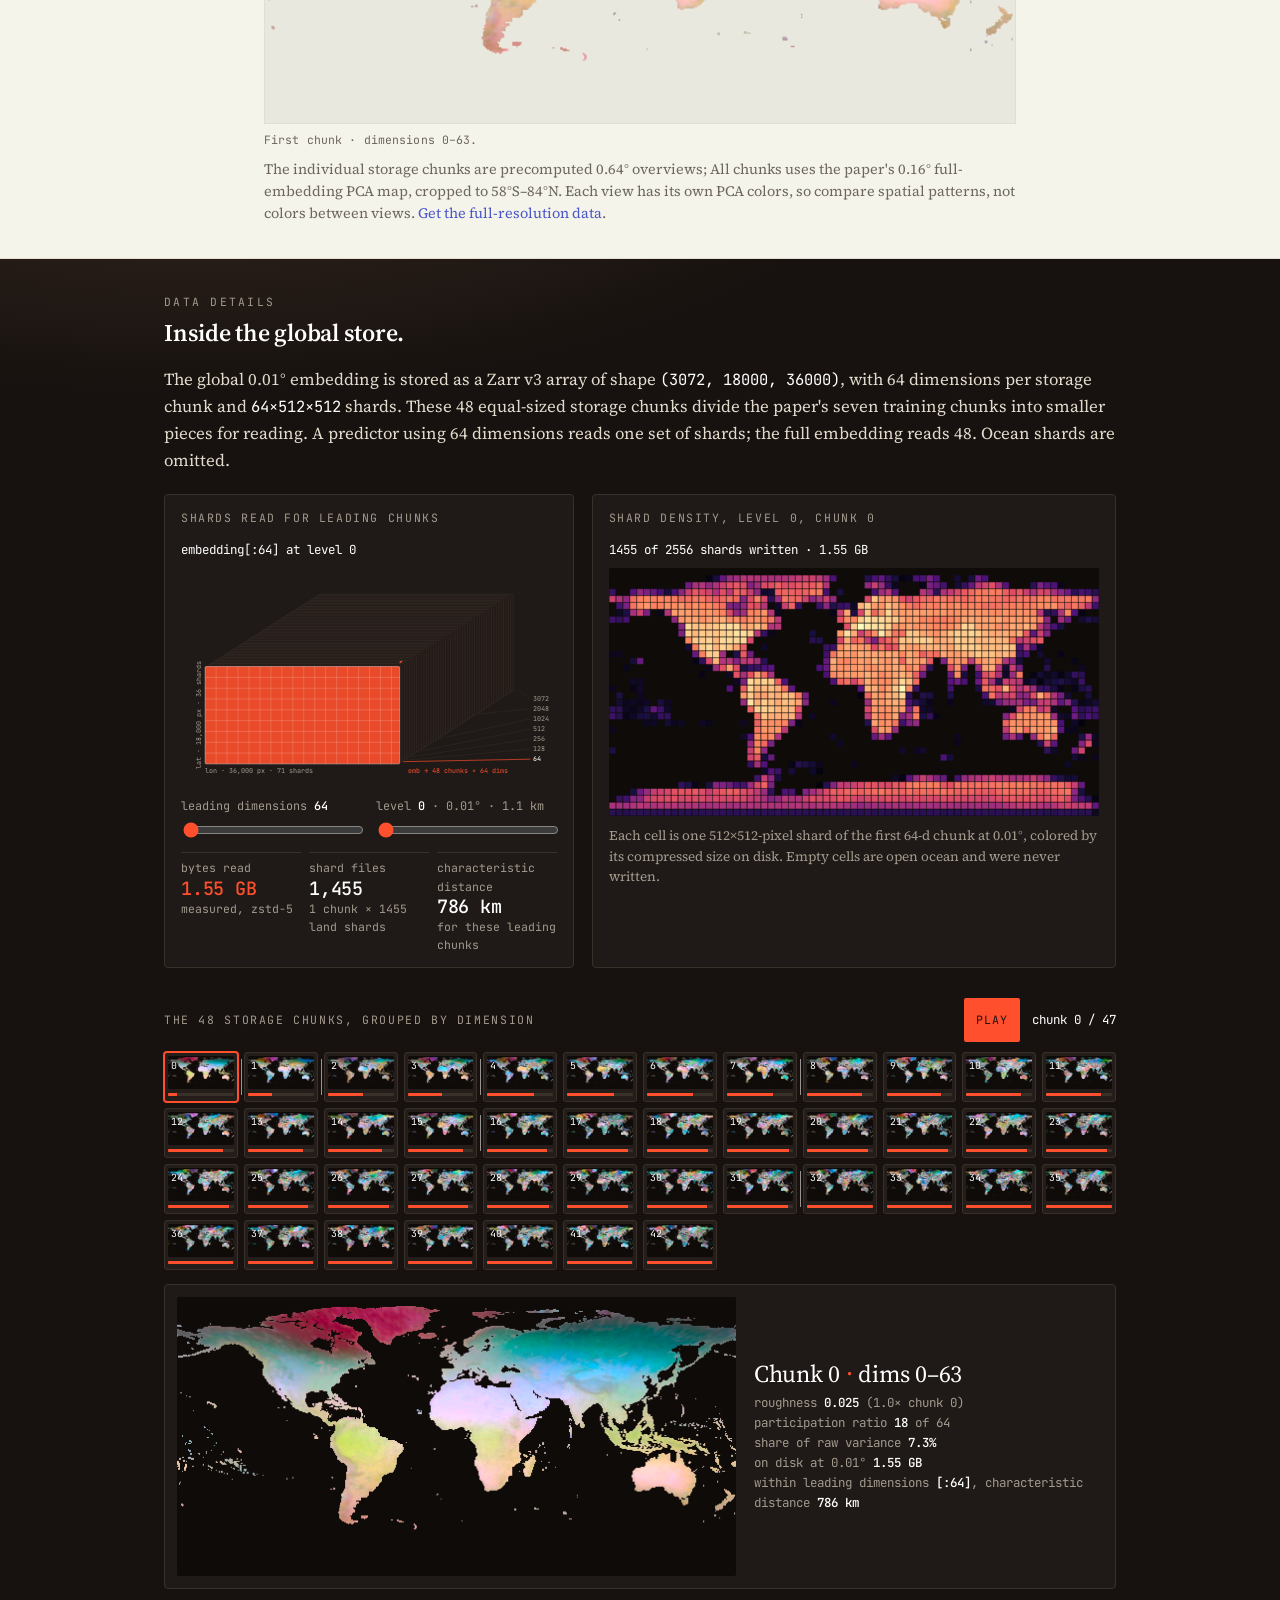
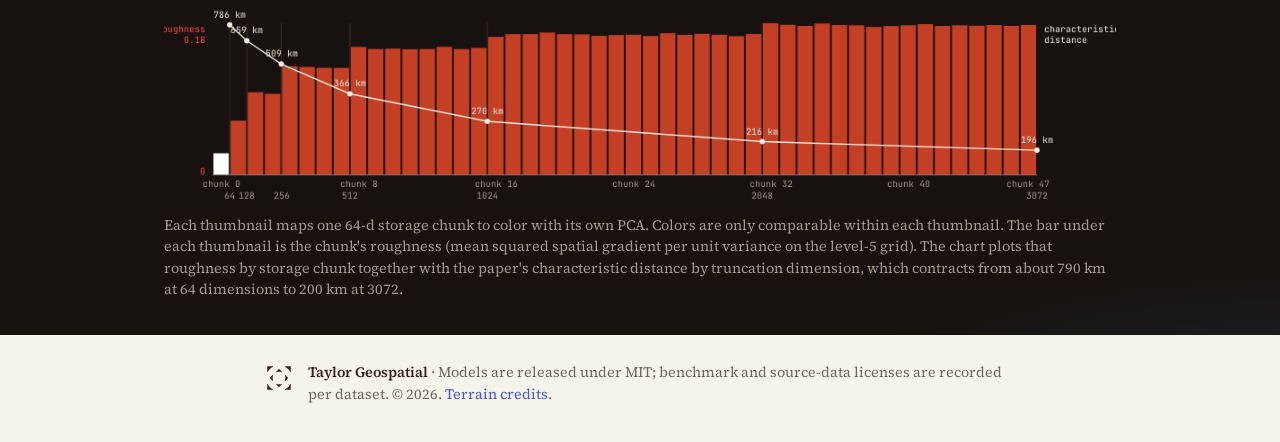
==== commit 03899ef4: "init" ====
--- a/docs/index.html
+++ b/docs/index.html
@@ -13,7 +13,7 @@
       property="og:description"
       content="A coordinate-only neural field whose leading chunks capture broad geographic variation and whose later chunks add finer spatial granularity. Released as a dimension-chunked global 0.01° Zarr store."
     />
-    <meta property="og:image" content="assets/fig-hero-storage.svg?v=8475d3d" />
+    <meta property="og:image" content="assets/fig-hero-storage.svg?v=377c226" />
 
     <link rel="preconnect" href="https://fonts.googleapis.com" />
     <link rel="preconnect" href="https://fonts.gstatic.com" crossorigin />
@@ -22,8 +22,8 @@
       rel="stylesheet"
     />
 
-    <link rel="stylesheet" href="style.css?v=20260921-3" />
-    <link rel="stylesheet" href="globe.css?v=20260921-1" />
+    <link rel="stylesheet" href="style.css?v=20260923-3" />
+    <link rel="stylesheet" href="globe.css?v=20260922-1" />
     <link rel="stylesheet" href="examples.css?v=20260921-1" />
   </head>
   <body>
@@ -31,9 +31,8 @@
     <!-- ===== header ===== -->
     <header class="hero">
       <div class="hero-heading">
-        <a class="research-home" href="https://research.taylorgeospatial.org/" aria-label="Taylor Geospatial Research home">
-          <svg class="mark" viewBox="60 60 96 96" aria-hidden="true"><use href="#tg-mark" /></svg>
-          <span>Taylor Geospatial Research</span>
+        <a class="research-home" href="https://taylorgeospatial.org/innovation-program/" aria-label="Taylor Geospatial Innovation Program">
+          <img class="research-logo" src="assets/taylor-geospatial-oneline.svg" width="753" height="81" alt="Taylor Geospatial" />
         </a>
         <h1><span class="it">MIND</span> the Gap</h1>
       </div>
@@ -45,7 +44,7 @@
           <li><a href="https://isaac.earth">Isaac Corley <span class="affil"><abbr title="Taylor Geospatial">TG</abbr></span></a></li>
           <li><a href="https://arjunashokrao.me/">Arjun Rao <span class="affil"><abbr title="University of British Columbia">UBC</abbr> &middot; <abbr title="Vector Institute">Vector</abbr></span></a></li>
           <li><a href="https://www.estherrolf.com/">Esther Rolf <span class="affil"><abbr title="University of Colorado Boulder">CU Boulder</abbr></span></a></li>
-          <li><a href="https://konstantinklemmer.github.io/">Konstantin Klemmer <span class="affil"><abbr title="University College London">UCL</abbr></span></a></li>
+          <li><a href="https://konstantinklemmer.github.io/">Konstantin Klemmer <span class="affil"><abbr title="University College London">UCL</abbr> &middot; LGND</span></a></li>
           <li><a href="https://imaginarynumber.net/">Evan Shelhamer <span class="affil"><abbr title="University of British Columbia">UBC</abbr> &middot; <abbr title="Vector Institute">Vector</abbr></span></a></li>
           <li><a href="https://nilsleh.github.io/">Nils Lehmann <span class="affil"><abbr title="Technical University of Munich">TUM</abbr></span></a></li>
           <li><a href="https://marcrusswurm.com/">Marc Rußwurm <span class="affil"><abbr title="Rheinische Friedrich-Wilhelms-Universität Bonn">Uni Bonn</abbr></span></a></li>
@@ -54,6 +53,7 @@
           <li><a href="https://hannah-rae.github.io/">Hannah Kerner <span class="affil"><abbr title="Arizona State University">ASU</abbr> &middot; <abbr title="Taylor Geospatial">TG</abbr></span></a></li>
         </ul>
         <nav class="links" aria-label="Project resources">
+          <a href="https://arxiv.org/abs/2609.25454">Paper</a>
           <a href="https://github.com/taylor-geospatial/mind">Code</a>
           <a href="https://huggingface.co/taylor-geospatial/MIND">Weights</a>
           <a href="https://huggingface.co/datasets/taylor-geospatial/CoordBench">CoordBench</a>
@@ -86,6 +86,13 @@
             </svg>
           </button>
         </div>
+        <div id="globe-embedding" class="globe-embedding" role="img" hidden>
+          <div class="globe-vector" aria-hidden="true">
+            <span class="globe-vector-symbol">z =</span>
+            <div id="globe-chunks" class="globe-chunks"></div>
+          </div>
+          <div class="globe-scale" aria-hidden="true"><span>coarse</span><span>fine-grained</span></div>
+        </div>
         <figcaption id="globe-caption">MIND generates embeddings with spatially ordered chunks, from coarse to fine-grained.</figcaption>
         <p id="globe-status" role="status"></p>
       </figure>
@@ -97,6 +104,10 @@
         <p class="kick">Overview</p>
         <h2>Geographic embeddings with adjustable granularity.</h2>
         <p class="lead">
+          Many remote sensing tasks require predictions in regions without labels, where the useful spatial detail depends on the task and proximity to labeled observations.
+          Existing geographic INR embeddings do not provide explicit control over coarse versus fine-grained features at test time.
+        </p>
+        <p>
           MIND (Matryoshka Implicit Neural Distillation) maps latitude and longitude to an embedding
           divided into chunks. In our experiments, early chunks capture broad geographic variation,
           while later chunks add finer spatial granularity. A downstream predictor can retain only
@@ -109,8 +120,8 @@
         </p>
 
         <figure class="two-up">
-          <img src="assets/fig-hero-storage.svg?v=8475d3d" width="338" height="158" decoding="async" alt="Random-fold R-squared against representation dimension for MIND and nine pretrained INRs." />
-          <img src="assets/fig-hero-gap-ladder.svg?v=8475d3d" width="340" height="158" decoding="async" alt="R-squared as held-out blocks grow from 0.25 to 40 degrees for MIND+CP, GeoCLIP, Coordinate IDW, and other INRs." />
+          <img src="assets/fig-hero-storage.svg?v=377c226" width="338" height="158" decoding="async" alt="Random-fold R-squared against representation dimension for MIND and nine pretrained INRs." />
+          <img src="assets/fig-hero-gap-ladder.svg?v=377c226" width="340" height="158" decoding="async" alt="R-squared as held-out blocks grow from 0.25 to 40 degrees for MIND+CP, GeoCLIP, Coordinate IDW, and other INRs." />
           <figcaption>
             <b>Representation dimension and geographic separation.</b> MIND supports several
             truncation dimensions, each retaining a cumulative set of leading chunks. MIND+CP has
@@ -176,7 +187,7 @@
           leading chunks. Training uses MINDSET's 12M land coordinates; the heads are discarded afterwards.
         </p>
         <figure>
-          <img src="assets/fig-method.svg?v=20260920-white" width="407" height="182" decoding="async" loading="lazy" alt="MIND training and deployment overview diagram." />
+          <img src="assets/fig-method.svg?v=377c226" width="407" height="182" decoding="async" loading="lazy" alt="MIND training and deployment overview diagram." />
           <figcaption>
             <b>MIND training and downstream prediction.</b> (a) Linear heads reconstruct each
             teacher's embedding from the leading chunks. (b) Prediction uses the full embedding,
@@ -192,10 +203,10 @@
           for regional holdout and random folds otherwise.
         </p>
         <figure class="four-up">
-          <img src="assets/band-chunk-first.png?v=8475d3d" width="2250" height="887" decoding="async" loading="lazy" alt="PCA color of the first 64-d chunk on a global grid: smooth continental-scale structure." />
-          <img src="assets/band-chunk-mid.png?v=8475d3d" width="2250" height="887" decoding="async" loading="lazy" alt="PCA color of the intermediate 256-d chunk (dimensions 256–511): coarser regional structure." />
-          <img src="assets/band-chunk-last.png?v=8475d3d" width="2250" height="887" decoding="async" loading="lazy" alt="PCA color of the last 1024-d chunk (dimensions 2048–3071): variation within regions." />
-          <img src="assets/band-full.png?v=8475d3d" width="2250" height="887" decoding="async" loading="lazy" alt="PCA color of the full 3072-d field." />
+          <img src="assets/band-chunk-first.png?v=377c226" width="2250" height="887" decoding="async" loading="lazy" alt="PCA color of the first 64-d chunk on a global grid: smooth continental-scale structure." />
+          <img src="assets/band-chunk-mid.png?v=377c226" width="2250" height="887" decoding="async" loading="lazy" alt="PCA color of the intermediate 256-d chunk (dimensions 256–511): coarser regional structure." />
+          <img src="assets/band-chunk-last.png?v=377c226" width="2250" height="887" decoding="async" loading="lazy" alt="PCA color of the last 1024-d chunk (dimensions 2048–3071): variation within regions." />
+          <img src="assets/band-full.png?v=377c226" width="2250" height="887" decoding="async" loading="lazy" alt="PCA color of the full 3072-d field." />
           <figcaption>
             <b>Spatial granularity across chunks.</b> Chunk 0 changes gradually across continents,
             chunk 3 adds coarser regional structure, and chunk 6 varies within regions. The full
@@ -213,7 +224,7 @@
         <h2>CoordBench results.</h2>
         <p>
           CoordBench contains 52 datasets and 78 prediction targets from nine sources. We fit
-          linear predictors to frozen embeddings and report macro averages across datasets, using
+          linear predictors with unpenalized intercepts to frozen embeddings and report macro averages across datasets, using
           five folds and five fold-assignment seeds. Regional holdouts withhold whole
           latitude&ndash;longitude cells. Regression R<sup>2</sup> is floored at &minus;1 per target
           before averaging. MIND+CP leads the aggregate comparison; GeoCLIP has higher socioeconomic
@@ -235,24 +246,24 @@
               </tr>
             </thead>
             <tbody>
-              <tr class="ref"><td>Coordinate IDW</td><td><b>0.675</b></td><td>0.435</td><td>0.187</td><td>0.093</td><td>-0.053</td><td><i>67.7</i></td><td>62.8</td><td>55.7</td><td>53.0</td><td>51.2</td></tr>
-              <tr><td>Cartesian 3D</td><td>0.137</td><td>0.090</td><td>-0.087</td><td>-0.220</td><td>-0.455</td><td>51.8</td><td>50.7</td><td>46.3</td><td>44.9</td><td>44.6</td></tr>
-              <tr><td>Wrap (Sin/Cos)</td><td>0.204</td><td>0.155</td><td>-0.028</td><td>-0.142</td><td>-0.367</td><td>53.4</td><td>52.6</td><td>48.6</td><td>47.1</td><td>45.4</td></tr>
-              <tr><td>SINR</td><td>0.522</td><td>0.346</td><td>-0.413</td><td>-0.577</td><td>-0.661</td><td>63.9</td><td>61.4</td><td>53.5</td><td>49.0</td><td>47.4</td></tr>
-              <tr><td>SatCLIP</td><td>0.504</td><td>0.366</td><td>0.073</td><td>-0.038</td><td>-0.228</td><td>63.7</td><td>60.7</td><td>54.2</td><td>51.7</td><td>50.9</td></tr>
-              <tr><td>Climplicit</td><td>0.589</td><td>0.381</td><td>0.038</td><td>-0.067</td><td>-0.227</td><td>66.3</td><td>62.1</td><td>56.5</td><td>53.5</td><td>51.3</td></tr>
-              <tr><td>GeoCLIP</td><td>0.542</td><td>0.440</td><td>0.267</td><td><i>0.251</i></td><td><i>0.147</i></td><td>63.1</td><td>59.9</td><td>55.1</td><td>53.2</td><td>54.0</td></tr>
-              <tr><td>CSP-iNat</td><td>0.429</td><td>0.341</td><td>0.085</td><td>-0.056</td><td>-0.371</td><td>61.4</td><td>59.2</td><td>53.8</td><td>50.3</td><td>47.4</td></tr>
-              <tr><td>CSP-fMoW</td><td>0.407</td><td>0.338</td><td>0.098</td><td>-0.076</td><td>-0.399</td><td>61.7</td><td>60.0</td><td>54.6</td><td>50.7</td><td>47.3</td></tr>
-              <tr><td>GAIR</td><td>0.427</td><td>0.279</td><td>-0.096</td><td>-0.163</td><td>-0.342</td><td>59.9</td><td>56.5</td><td>50.8</td><td>48.4</td><td>47.2</td></tr>
-              <tr><td>TTE</td><td>0.563</td><td>0.418</td><td>0.119</td><td>-0.059</td><td>-0.214</td><td>66.1</td><td>62.2</td><td>56.5</td><td>53.7</td><td>52.3</td></tr>
-              <tr><td>TaxaBind</td><td>0.511</td><td>0.390</td><td>0.203</td><td>0.176</td><td>0.016</td><td>63.7</td><td>60.5</td><td>55.8</td><td>54.2</td><td>53.5</td></tr>
-              <tr><td>SLED</td><td>0.557</td><td>0.371</td><td>-0.061</td><td>-0.301</td><td>-0.554</td><td>65.9</td><td>61.7</td><td>52.5</td><td>48.1</td><td>44.5</td></tr>
-              <tr class="ours"><td>MIND<sub>64</sub></td><td>0.504</td><td>0.449</td><td>0.289</td><td>0.250</td><td>0.095</td><td>62.4</td><td>60.5</td><td>56.7</td><td>54.4</td><td>53.9</td></tr>
-              <tr class="ours"><td>MIND<sub>128</sub></td><td>0.533</td><td>0.460</td><td><i>0.291</i></td><td>0.247</td><td>0.121</td><td>63.9</td><td>61.3</td><td>57.6</td><td>55.6</td><td><i>54.5</i></td></tr>
-              <tr class="ours"><td>MIND<sub>256</sub></td><td>0.556</td><td><i>0.469</i></td><td>0.270</td><td>0.201</td><td>0.097</td><td>65.1</td><td>62.1</td><td>57.7</td><td><i>56.4</i></td><td>54.2</td></tr>
-              <tr class="ours"><td>MIND<sub>3k</sub></td><td>0.635</td><td>0.354</td><td>0.031</td><td>-0.050</td><td>-0.219</td><td><i>67.3</i></td><td><i>62.7</i></td><td><i>58.0</i></td><td>55.4</td><td>53.3</td></tr>
-              <tr class="ours best"><td>MIND+CP</td><td><i>0.643</i></td><td><b>0.500</b></td><td><b>0.335</b></td><td><b>0.288</b></td><td><b>0.182</b></td><td><b>67.8</b></td><td><b>63.9</b></td><td><b>59.8</b></td><td><b>57.6</b></td><td><b>55.7</b></td></tr>
+              <tr class="ref"><td>Coordinate IDW</td><td><b>0.675</b></td><td>0.435</td><td>0.187</td><td>0.093</td><td>-0.053</td><td>67.7</td><td>62.8</td><td>55.7</td><td>53.0</td><td>51.2</td></tr>
+              <tr><td>Cartesian 3D</td><td>0.137</td><td>0.089</td><td>-0.088</td><td>-0.173</td><td>-0.423</td><td>51.8</td><td>50.6</td><td>46.4</td><td>45.8</td><td>44.4</td></tr>
+              <tr><td>Wrap (Sin/Cos)</td><td>0.204</td><td>0.155</td><td>-0.025</td><td>-0.116</td><td>-0.344</td><td>53.1</td><td>52.2</td><td>48.3</td><td>46.8</td><td>45.2</td></tr>
+              <tr><td>SINR</td><td>0.522</td><td>0.394</td><td>0.089</td><td>-0.051</td><td>-0.211</td><td>63.8</td><td>61.4</td><td>55.2</td><td>51.4</td><td>49.5</td></tr>
+              <tr><td>SatCLIP</td><td>0.504</td><td>0.375</td><td>0.153</td><td>0.108</td><td>-0.082</td><td>63.8</td><td>60.8</td><td>55.0</td><td>52.4</td><td>51.9</td></tr>
+              <tr><td>Climplicit</td><td>0.590</td><td>0.435</td><td>0.190</td><td>0.120</td><td>-0.086</td><td>66.7</td><td>63.2</td><td>57.1</td><td>54.6</td><td>52.8</td></tr>
+              <tr><td>GeoCLIP</td><td>0.543</td><td>0.463</td><td>0.303</td><td>0.287</td><td><i>0.151</i></td><td>63.5</td><td>60.6</td><td>56.0</td><td>54.6</td><td>54.2</td></tr>
+              <tr><td>CSP-iNat</td><td>0.429</td><td>0.339</td><td>0.092</td><td>-0.055</td><td>-0.310</td><td>61.4</td><td>59.4</td><td>54.0</td><td>51.3</td><td>48.2</td></tr>
+              <tr><td>CSP-fMoW</td><td>0.407</td><td>0.335</td><td>0.101</td><td>-0.018</td><td>-0.276</td><td>61.7</td><td>60.0</td><td>54.8</td><td>51.9</td><td>47.7</td></tr>
+              <tr><td>GAIR</td><td>0.427</td><td>0.274</td><td>-0.055</td><td>-0.090</td><td>-0.322</td><td>60.3</td><td>57.1</td><td>51.7</td><td>49.6</td><td>48.5</td></tr>
+              <tr><td>TTE</td><td>0.563</td><td>0.420</td><td>0.235</td><td>0.154</td><td>-0.014</td><td>66.2</td><td>62.5</td><td>58.2</td><td>55.8</td><td>54.7</td></tr>
+              <tr><td>TaxaBind</td><td>0.512</td><td>0.402</td><td>0.240</td><td>0.210</td><td>0.053</td><td>63.9</td><td>61.0</td><td>55.9</td><td>54.4</td><td>53.7</td></tr>
+              <tr><td>SLED</td><td>0.557</td><td>0.375</td><td>0.057</td><td>-0.099</td><td>-0.394</td><td>66.0</td><td>62.0</td><td>53.9</td><td>49.9</td><td>46.0</td></tr>
+              <tr class="ours"><td>MIND<sub>64</sub></td><td>0.504</td><td>0.447</td><td>0.309</td><td>0.281</td><td>0.128</td><td>62.5</td><td>60.5</td><td>56.9</td><td>55.3</td><td>54.2</td></tr>
+              <tr class="ours"><td>MIND<sub>128</sub></td><td>0.533</td><td>0.465</td><td><i>0.327</i></td><td><i>0.303</i></td><td>0.136</td><td>64.0</td><td>62.0</td><td>57.7</td><td>56.3</td><td>54.8</td></tr>
+              <tr class="ours"><td>MIND<sub>256</sub></td><td>0.556</td><td>0.476</td><td>0.322</td><td>0.279</td><td>0.116</td><td>65.2</td><td>63.0</td><td>58.1</td><td><i>56.8</i></td><td><i>55.3</i></td></tr>
+              <tr class="ours"><td>MIND<sub>3k</sub></td><td>0.642</td><td><i>0.492</i></td><td>0.280</td><td>0.211</td><td>0.019</td><td><i>67.8</i></td><td><i>64.4</i></td><td><i>59.1</i></td><td>56.2</td><td>54.6</td></tr>
+              <tr class="ours best"><td>MIND+CP</td><td><i>0.643</i></td><td><b>0.508</b></td><td><b>0.356</b></td><td><b>0.315</b></td><td><b>0.184</b></td><td><b>67.8</b></td><td><b>64.6</b></td><td><b>59.9</b></td><td><b>57.8</b></td><td><b>56.3</b></td></tr>
             </tbody>
           </table>
         </div>
@@ -260,16 +271,16 @@
           Means across five fold-assignment seeds. Degrees indicate regional holdout block sizes.
           Bold and italics mark the best and second-best result across all methods, including the
           unlearned Coordinate IDW reference. MIND<sub>3k</sub> uses all 3072 dimensions.
-          Each column uses the same datasets for every method: 36 regression and 16 classification
-          datasets, reduced to 35 and 15 at the largest block sizes.
+          Each column uses the same datasets for every method: 36, 36, 36, 35, and 35 regression
+          datasets, and 16, 16, 15, 15, and 15 classification datasets, respectively.
         </p>
 
         <figure class="two-up">
-          <img src="assets/fig-width-curves.svg?v=8475d3d" width="346" height="162" decoding="async" loading="lazy" alt="R-squared against representation dimension under random folds and with 10-degree regions held out." />
-          <img src="assets/fig-halfsill.svg?v=8475d3d" width="350" height="122" decoding="async" loading="lazy" alt="Characteristic distance against representation dimension for MIND." />
+          <img src="assets/fig-width-curves.svg?v=377c226" width="346" height="162" decoding="async" loading="lazy" alt="R-squared against representation dimension under random folds and with 10-degree regions held out." />
+          <img src="assets/fig-halfsill.svg?v=377c226" width="350" height="122" decoding="async" loading="lazy" alt="Characteristic distance against representation dimension for MIND." />
           <figcaption>
             <b>Chunk performance and spatial granularity across truncations.</b> Adding chunks
-            raises random-fold R<sup>2</sup> from 0.504 to 0.635 but lowers the 10&deg; regional-holdout
+            raises random-fold R<sup>2</sup> from 0.504 to 0.642 but lowers the 10&deg; regional-holdout
             score beyond 128 dimensions. The characteristic distance decreases from about 790&nbsp;km
             for the first 64 dimensions to 200&nbsp;km for the full embedding. It is the separation
             at which the semivariogram reaches half its large-distance reference value.
@@ -453,7 +464,7 @@
     </svg>
 
     <script src="globe-renderer.js?v=20260921-3" defer></script>
-    <script src="globe.js?v=20260921-3" defer></script>
+    <script src="globe.js?v=20260922-1" defer></script>
     <script src="map.js?v=20260920-3" defer></script>
     <script src="map-color.js" defer></script>
     <script src="store.js?v=20260920-3" defer></script>
--- a/docs/style.css
+++ b/docs/style.css
@@ -53,24 +53,20 @@
   display: grid;
   grid-template-columns: minmax(0, 1fr) auto minmax(0, 1fr);
   align-items: center;
-  gap: 24px;
-  padding: 0 24px;
+  gap: 28px;
+  padding: 0 28px;
   margin-bottom: 14px;
 }
 .research-home {
   display: inline-flex;
   align-items: center;
   justify-self: start;
-  gap: 16px;
   min-height: 44px;
+  max-width: 100%;
   color: var(--ink);
-  font-family: var(--mono);
-  font-size: 0.74rem;
-  white-space: nowrap;
 }
 .research-home:hover { color: var(--ink); text-decoration: none; }
-.research-home:hover span { text-decoration: underline; text-underline-offset: 3px; }
-.research-home .mark { width: 32px; height: 32px; display: block; flex: none; }
+.research-logo { display: block; width: 240px; max-width: 100%; height: auto; }
 h1 {
   font-size: 2.2rem;
   line-height: 1.12;
@@ -114,11 +110,11 @@
   margin-top: 0.5em;
 }
 .links a {
-  color: var(--ink);
+  color: var(--accent);
   border-bottom: 1px solid var(--rule);
   padding: 10px 0;
 }
-.links a:hover { color: var(--accent); border-color: var(--accent); text-decoration: none; }
+.links a:hover { color: var(--ink); border-color: var(--accent); text-decoration: none; }
 
 /* ---------- sections ---------- */
 section { padding: 34px 0; scroll-margin-top: 16px; border-bottom: 1px solid var(--rule); }
@@ -427,7 +423,7 @@
   h1 { font-size: 1.9rem; }
   h2 { font-size: 1.35rem; line-height: 1.25; }
   .hero { padding: 20px 0 12px; }
-  .hero-heading { padding-inline: 20px; }
+  .hero-heading { padding-inline: 28px; }
   .subtitle { font-size: 1.05rem; line-height: 1.4; }
   .links { gap: 0 16px; }
   .section-nav { gap: 0 20px; margin-top: 6px; }
--- a/docs/globe.css
+++ b/docs/globe.css
@@ -31,6 +31,44 @@
 #globe-play .globe-play-icon { display: none; }
 #globe-play[aria-label="Play animation"] .globe-play-icon { display: block; }
 #globe-play[aria-label="Play animation"] .globe-pause-icon { display: none; }
+.globe-embedding { width: min(100%, 380px); margin: 16px auto 18px; }
+.globe-vector { display: flex; align-items: center; gap: 10px; }
+.globe-vector-symbol { flex: none; font-style: italic; font-size: 1.1rem; }
+.globe-chunks {
+  position: relative;
+  display: grid;
+  grid-template-columns: repeat(48, minmax(0, 1fr));
+  gap: 2px;
+  flex: 1;
+  padding: 6px;
+}
+.globe-chunks::before, .globe-chunks::after {
+  content: "";
+  position: absolute;
+  top: 0;
+  bottom: 0;
+  width: 4px;
+  border: 1px solid var(--muted);
+}
+.globe-chunks::before { left: 0; border-right: 0; }
+.globe-chunks::after { right: 0; border-left: 0; }
+.globe-chunk { --from: 0; --to: 0; position: relative; height: 16px; background: var(--rule); }
+.globe-chunk.was-active { --from: 1; }
+.globe-chunk.is-active { --to: 1; }
+.globe-chunk::after {
+  content: "";
+  position: absolute;
+  inset: -3px 0;
+  background: var(--ours);
+  opacity: calc(var(--from) * (1 - var(--blend, 1)) + var(--to) * var(--blend, 1));
+}
+.globe-scale {
+  display: flex;
+  justify-content: space-between;
+  margin: 7px 6px 0 39px;
+  color: var(--muted);
+  font: 0.6rem var(--mono);
+}
 #globe-caption { margin-top: 4px; text-wrap: balance; }
 #globe-status { margin: 8px 0 0; color: var(--muted); font-size: 0.8rem; }
 #globe-status:empty { display: none; }
